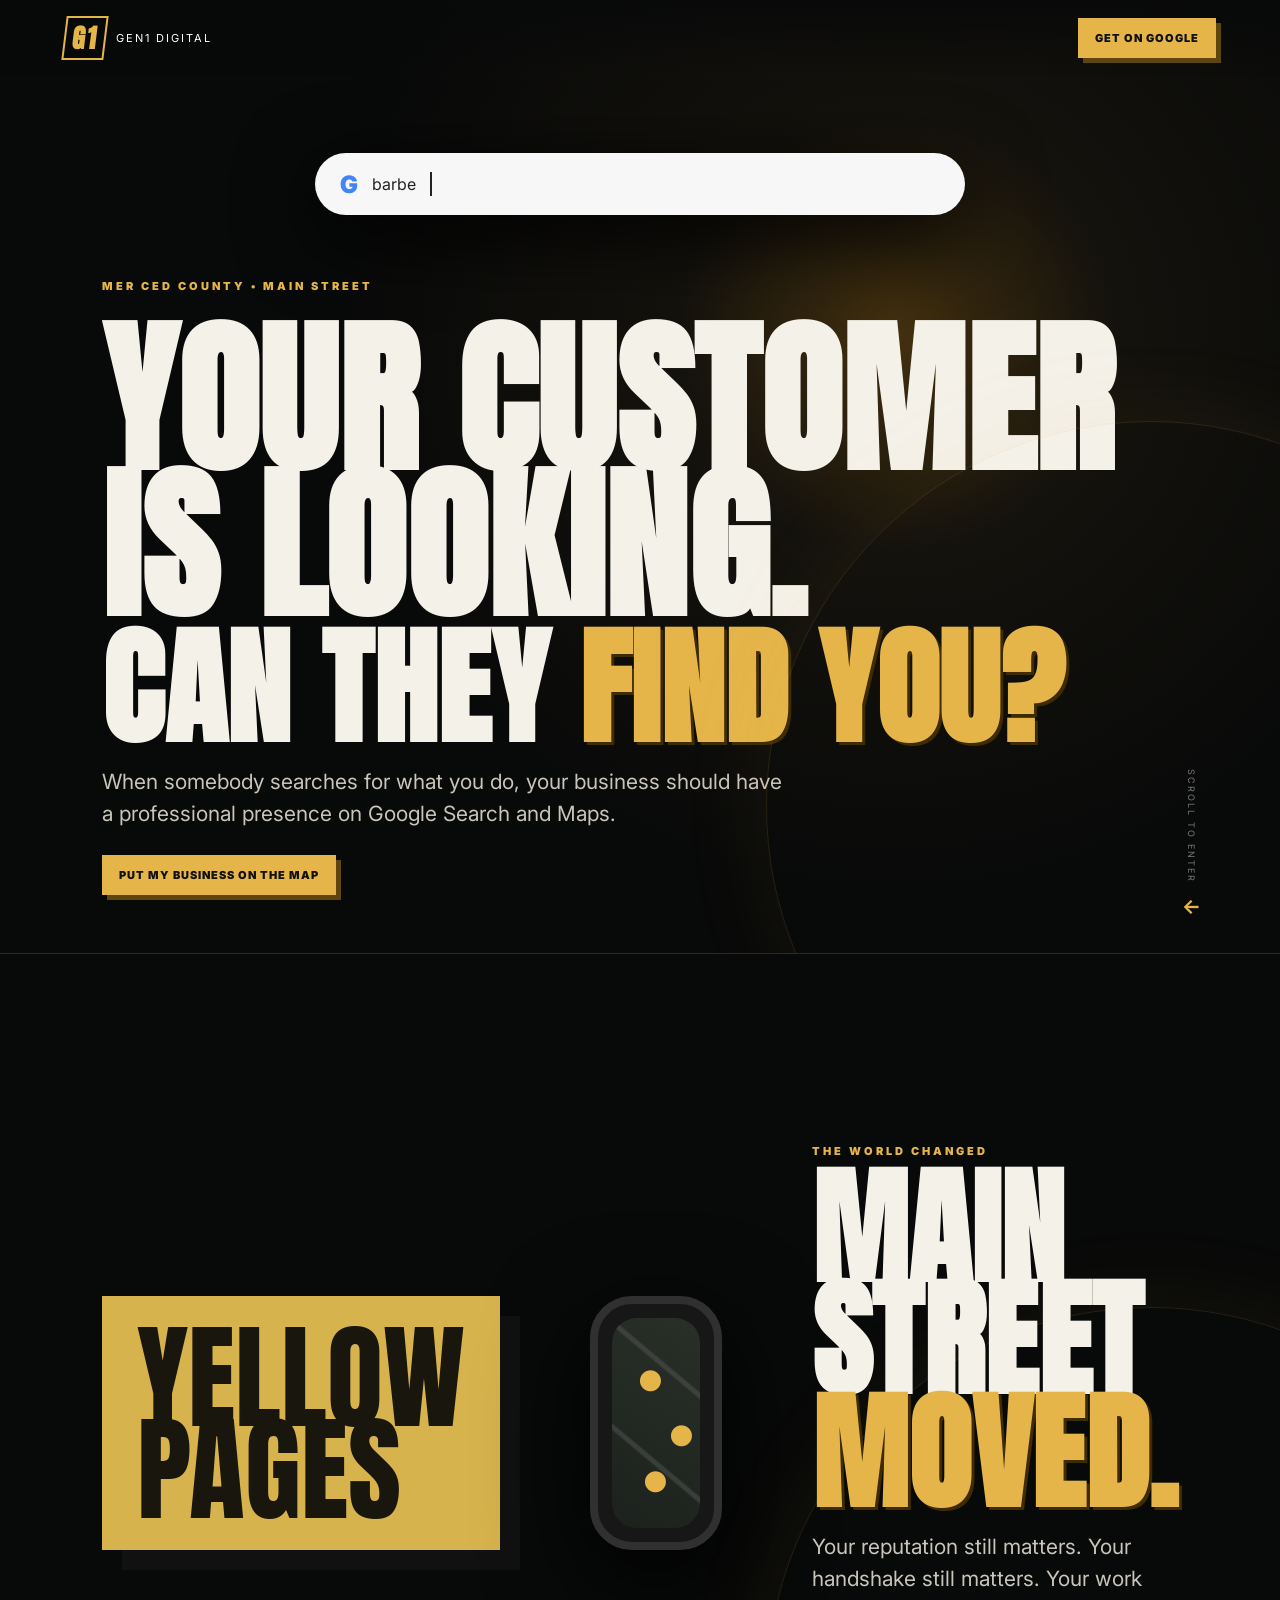
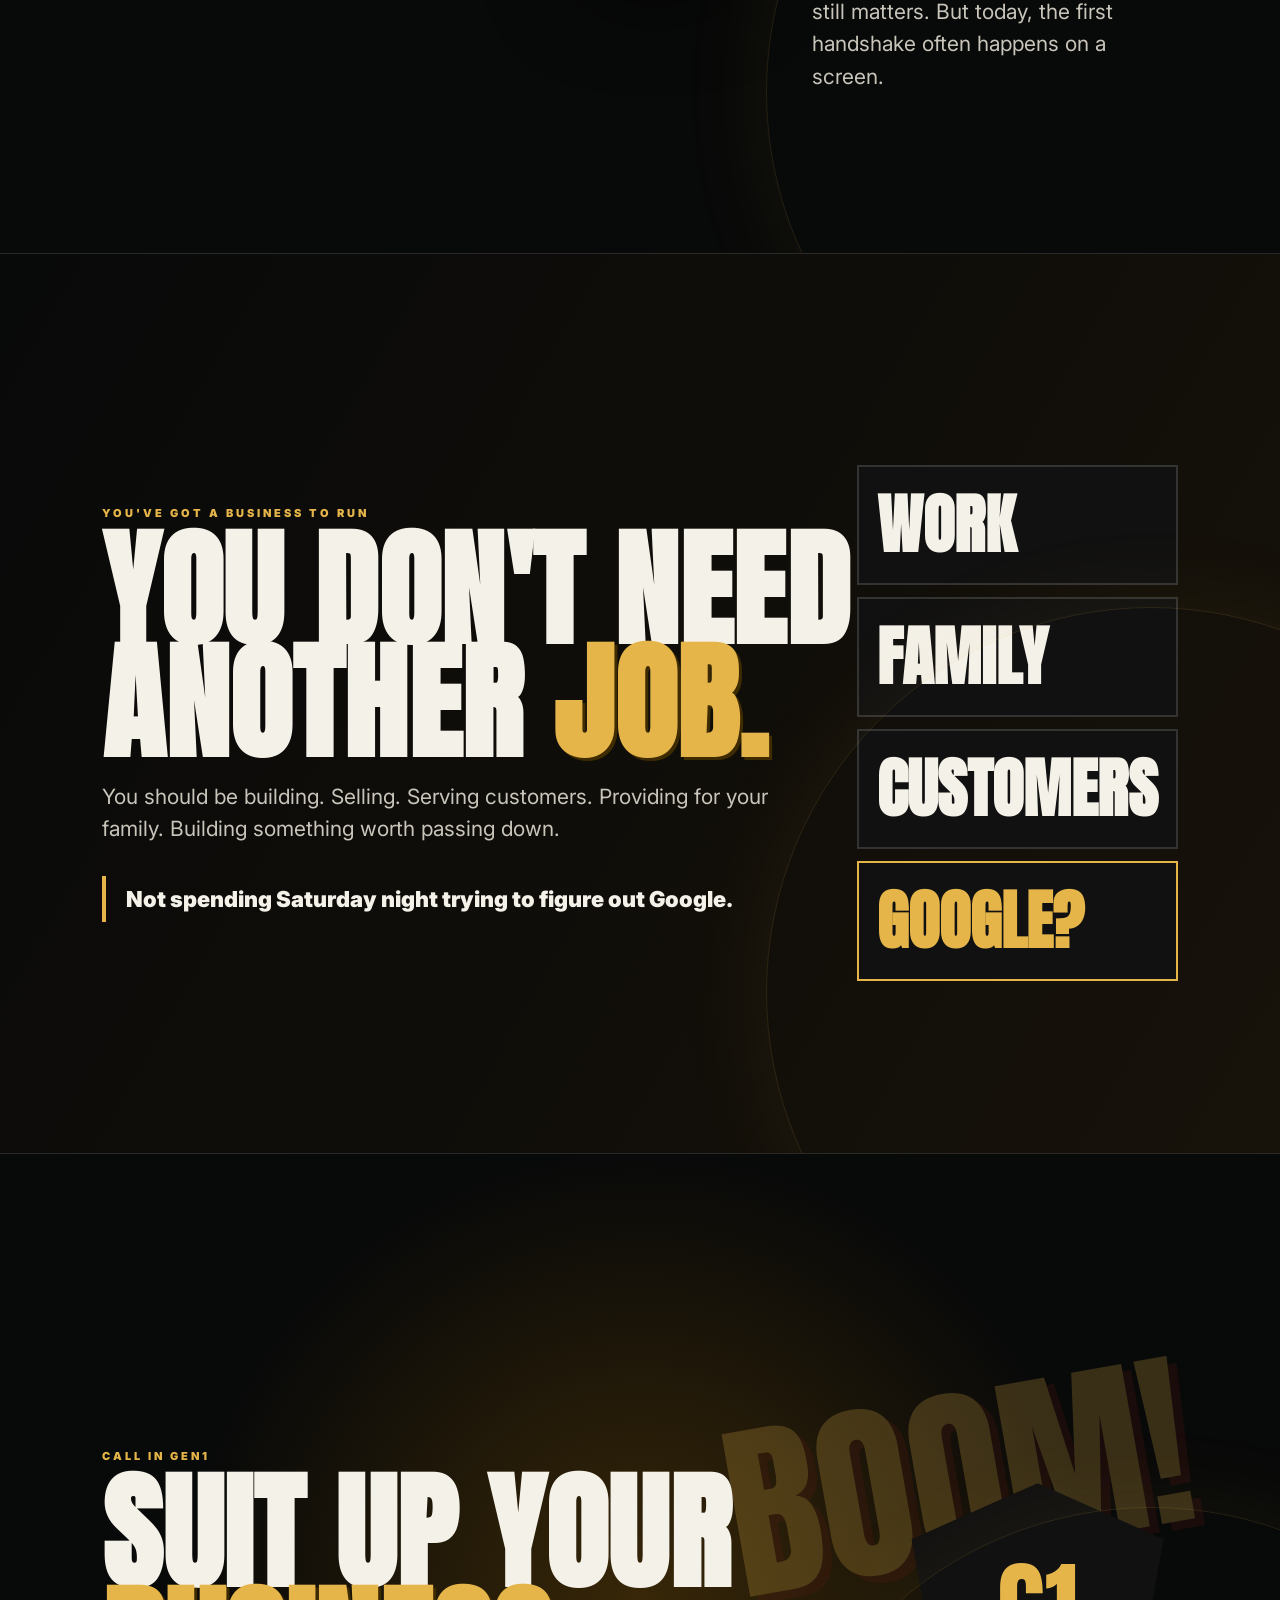
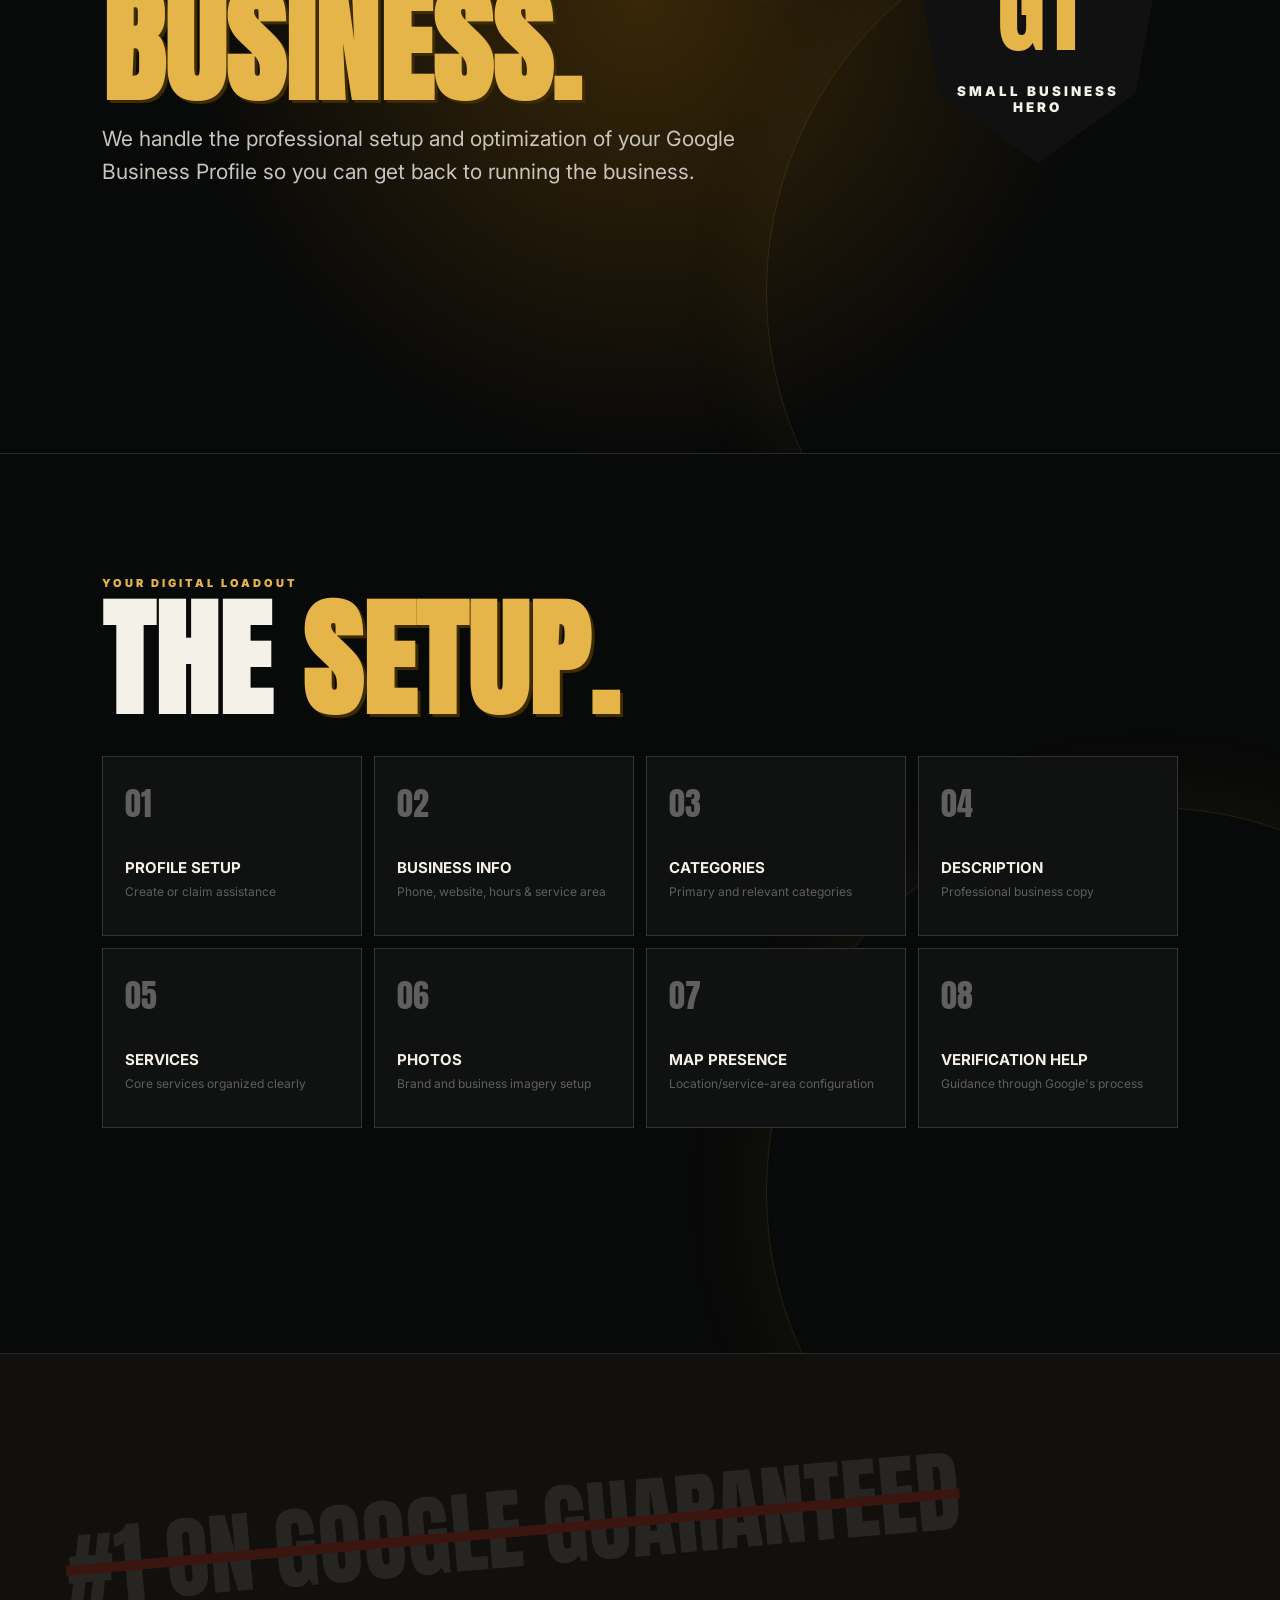
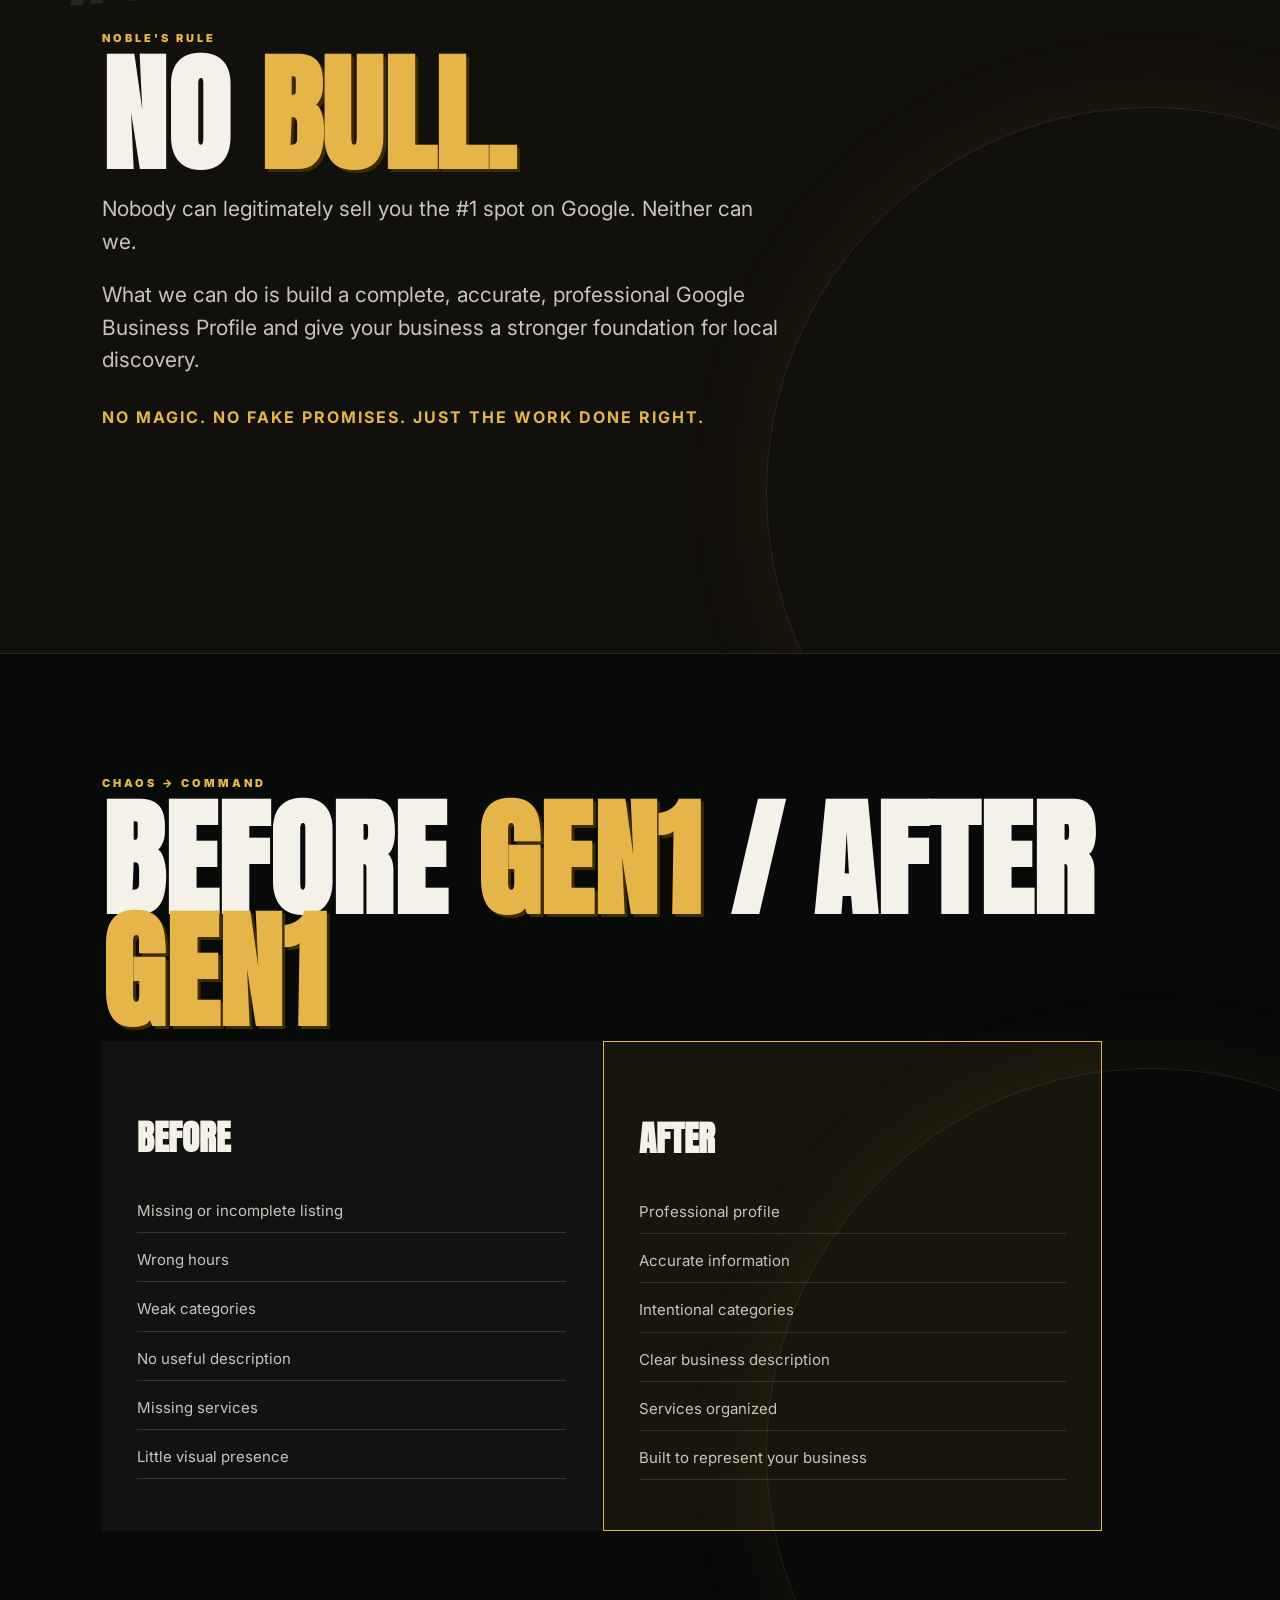
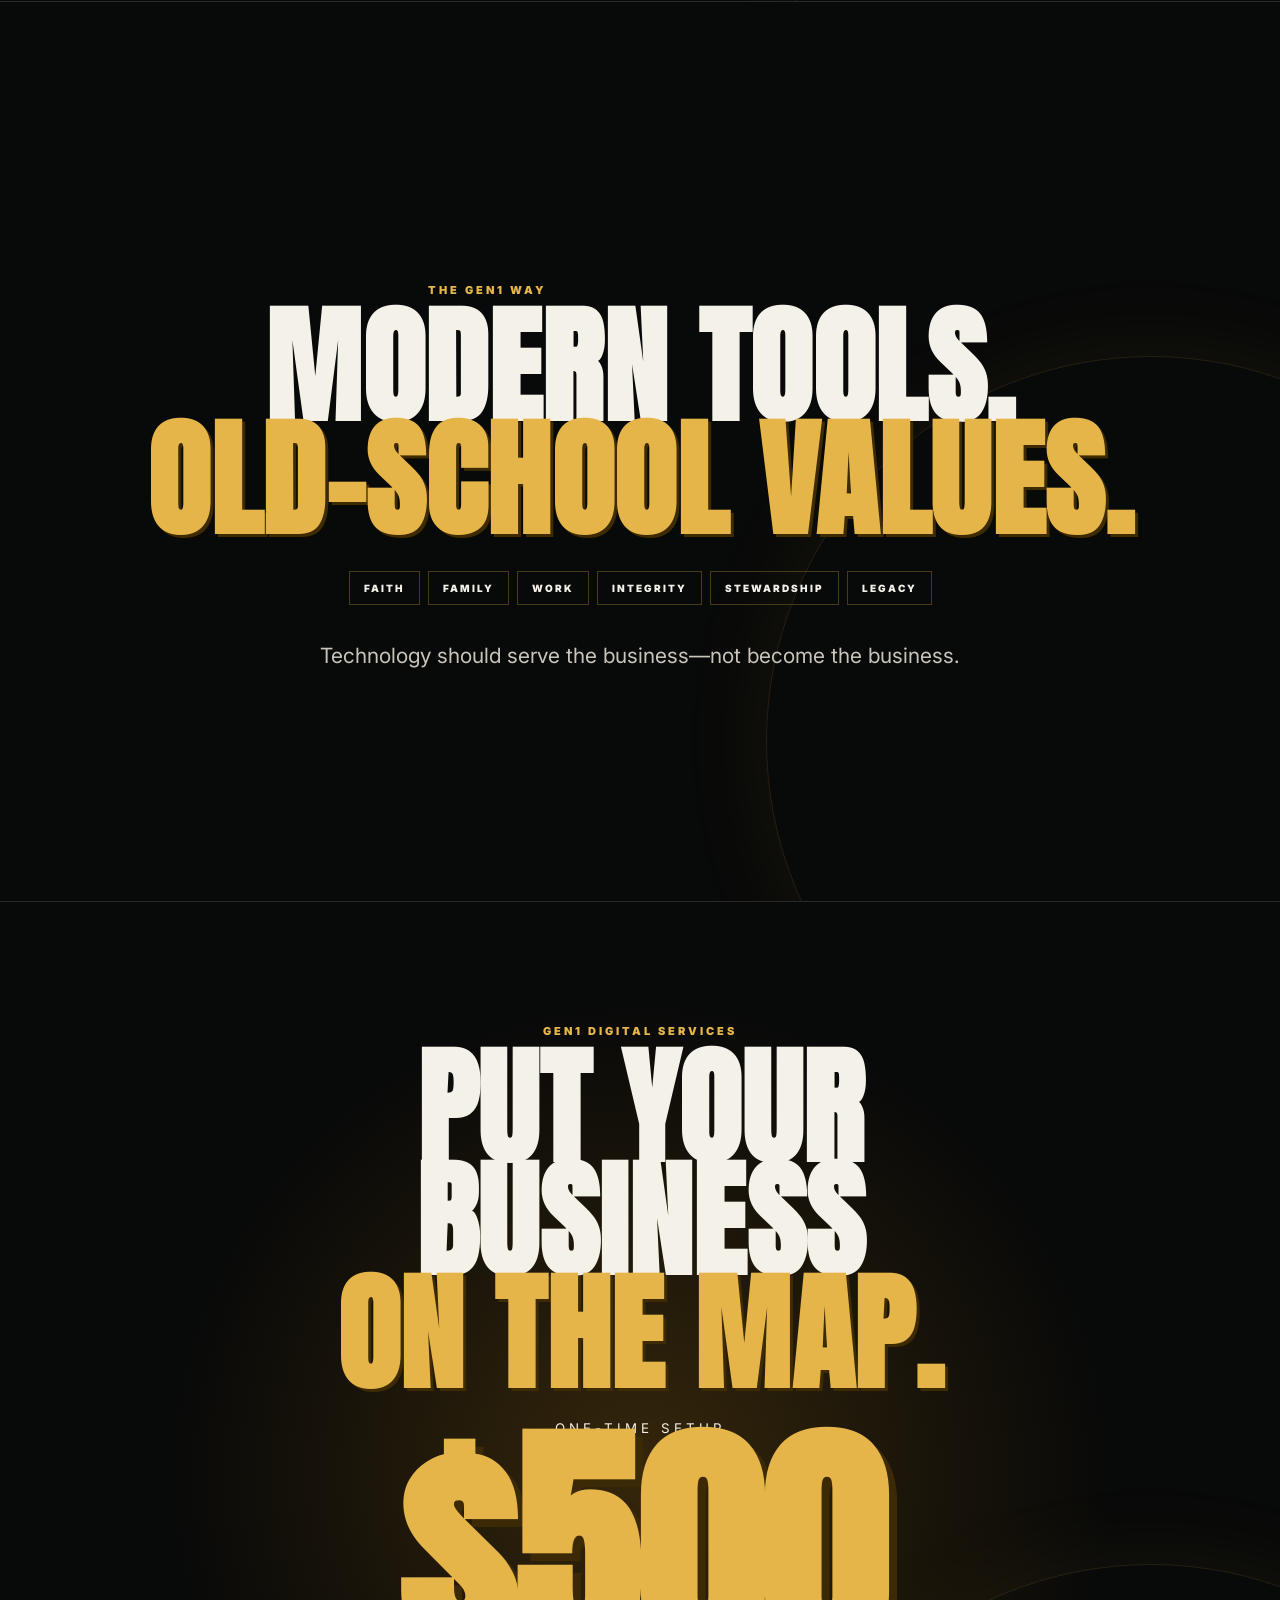
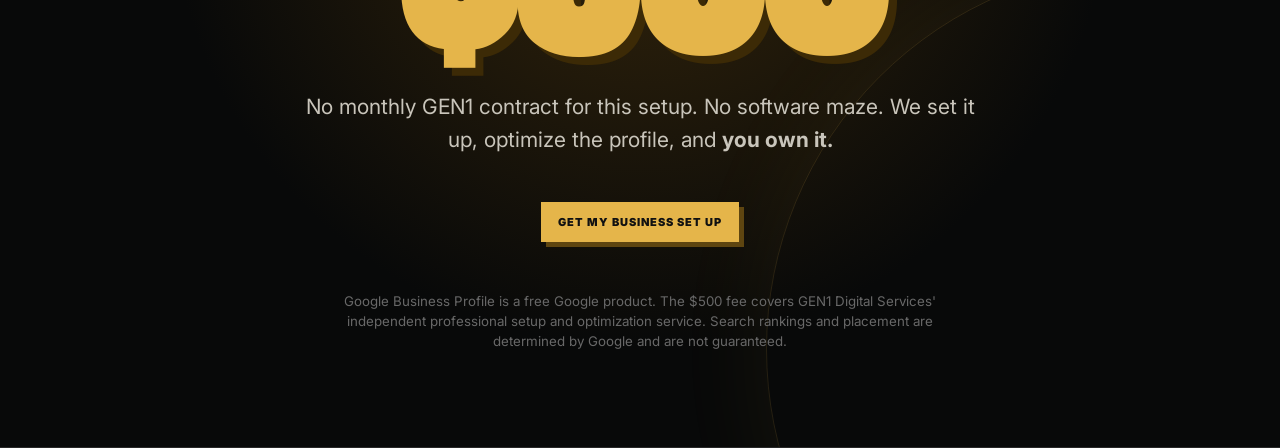
==== index.html @ 4fc340ac "Add files via upload" ====
<!doctype html><html lang="en"><head><meta charset="utf-8"><meta name="viewport" content="width=device-width,initial-scale=1"><title>GEN1 | Put Your Business on the Map</title><meta name="description" content="GEN1 Digital Services Google Business Profile setup for Main Street businesses. One-time $500 professional setup and optimization."><link rel="preconnect" href="https://fonts.googleapis.com"><link rel="preconnect" href="https://fonts.gstatic.com" crossorigin><link href="https://fonts.googleapis.com/css2?family=Anton&family=Inter:wght@400;600;700;800&display=swap" rel="stylesheet"><link rel="stylesheet" href="styles.css"></head><body>
<header><a class="brand" href="#top"><b>G1</b><span>GEN1 DIGITAL</span></a><a class="mini" href="#offer">GET ON GOOGLE</a></header>
<main id="top">
<section class="scene hero"><div class="noise"></div><div class="searchcard"><span class="g">G</span><span id="typed"></span><i></i></div><div class="heroCopy"><p class="kicker">MER CED COUNTY • MAIN STREET</p><h1>YOUR CUSTOMER<br>IS LOOKING.</h1><h2>CAN THEY <em>FIND YOU?</em></h2><p>When somebody searches for what you do, your business should have a professional presence on Google Search and Maps.</p><a class="cta" href="#offer">PUT MY BUSINESS ON THE MAP</a></div><div class="scroll">SCROLL TO ENTER <b>↓</b></div></section>
<section class="scene pages"><div class="old">YELLOW<br>PAGES</div><div class="phone"><div class="map"><span class="pin p1">●</span><span class="pin p2">●</span><span class="pin p3">●</span><div class="roads"></div></div></div><div class="copy"><p class="kicker">THE WORLD CHANGED</p><h2>MAIN STREET<br><em>MOVED.</em></h2><p>Your reputation still matters. Your handshake still matters. Your work still matters. But today, the first handshake often happens on a screen.</p></div></section>
<section class="scene owner"><div class="copy"><p class="kicker">YOU'VE GOT A BUSINESS TO RUN</p><h2>YOU DON'T NEED<br>ANOTHER <em>JOB.</em></h2><p>You should be building. Selling. Serving customers. Providing for your family. Building something worth passing down.</p><blockquote>Not spending Saturday night trying to figure out Google.</blockquote></div><div class="work"><b>WORK</b><b>FAMILY</b><b>CUSTOMERS</b><b>GOOGLE?</b></div></section>
<section class="scene suit"><div class="burst">BOOM!</div><div class="copy"><p class="kicker">CALL IN GEN1</p><h2>SUIT UP YOUR<br><em>BUSINESS.</em></h2><p>We handle the professional setup and optimization of your Google Business Profile so you can get back to running the business.</p></div><div class="shield"><span>G1</span><small>SMALL BUSINESS<br>HERO</small></div></section>
<section class="scene arsenal"><div class="copy"><p class="kicker">YOUR DIGITAL LOADOUT</p><h2>THE <em>SETUP.</em></h2></div><div class="grid"><article>01<b>PROFILE SETUP</b><span>Create or claim assistance</span></article><article>02<b>BUSINESS INFO</b><span>Phone, website, hours & service area</span></article><article>03<b>CATEGORIES</b><span>Primary and relevant categories</span></article><article>04<b>DESCRIPTION</b><span>Professional business copy</span></article><article>05<b>SERVICES</b><span>Core services organized clearly</span></article><article>06<b>PHOTOS</b><span>Brand and business imagery setup</span></article><article>07<b>MAP PRESENCE</b><span>Location/service-area configuration</span></article><article>08<b>VERIFICATION HELP</b><span>Guidance through Google's process</span></article></div></section>
<section class="scene nobull"><div class="slash">#1 ON GOOGLE GUARANTEED</div><div class="copy"><p class="kicker">NOBLE'S RULE</p><h2>NO <em>BULL.</em></h2><p>Nobody can legitimately sell you the #1 spot on Google. Neither can we.</p><p>What we can do is build a complete, accurate, professional Google Business Profile and give your business a stronger foundation for local discovery.</p><strong>NO MAGIC. NO FAKE PROMISES. JUST THE WORK DONE RIGHT.</strong></div></section>
<section class="scene compare"><p class="kicker">CHAOS → COMMAND</p><h2>BEFORE <em>GEN1</em> / AFTER <em>GEN1</em></h2><div class="halves"><div><h3>BEFORE</h3><p>Missing or incomplete listing</p><p>Wrong hours</p><p>Weak categories</p><p>No useful description</p><p>Missing services</p><p>Little visual presence</p></div><div class="after"><h3>AFTER</h3><p>Professional profile</p><p>Accurate information</p><p>Intentional categories</p><p>Clear business description</p><p>Services organized</p><p>Built to represent your business</p></div></div></section>
<section class="scene values"><div class="copy"><p class="kicker">THE GEN1 WAY</p><h2>MODERN TOOLS.<br><em>OLD-SCHOOL VALUES.</em></h2><div class="valuesRow"><span>FAITH</span><span>FAMILY</span><span>WORK</span><span>INTEGRITY</span><span>STEWARDSHIP</span><span>LEGACY</span></div><p>Technology should serve the business—not become the business.</p></div></section>
<section class="scene offer" id="offer"><div class="mapbg"></div><div class="offerbox"><p class="kicker">GEN1 DIGITAL SERVICES</p><h2>PUT YOUR BUSINESS<br><em>ON THE MAP.</em></h2><div class="price"><small>ONE-TIME SETUP</small><b>$500</b></div><p>No monthly GEN1 contract for this setup. No software maze. We set it up, optimize the profile, and <strong>you own it.</strong></p><a class="cta" href="mailto:hello@gen1digitalservices.com?subject=Google%20Business%20Profile%20Setup">GET MY BUSINESS SET UP</a><small class="legal">Google Business Profile is a free Google product. The $500 fee covers GEN1 Digital Services' independent professional setup and optimization service. Search rankings and placement are determined by Google and are not guaranteed.</small></div></section>
</main><script src="script.js"></script></body></html>
---- styles.css ----
*{box-sizing:border-box}html{scroll-behavior:smooth}body{margin:0;background:#080909;color:#f4f1e9;font-family:Inter,Arial,sans-serif;overflow-x:hidden}body:before{content:"";position:fixed;inset:0;pointer-events:none;opacity:.18;background-image:radial-gradient(#fff 0.6px,transparent .7px);background-size:6px 6px;mix-blend-mode:overlay;z-index:50}header{position:fixed;z-index:60;top:0;left:0;right:0;display:flex;justify-content:space-between;align-items:center;padding:16px 5vw;background:linear-gradient(#080909e8,transparent)}.brand{color:white;text-decoration:none;display:flex;align-items:center;gap:10px;font-size:11px;letter-spacing:2px}.brand b{font-family:Anton;font-size:26px;color:#e5b54a;border:2px solid #e5b54a;padding:0 6px;transform:skew(-7deg)}.mini,.cta{background:#e5b54a;color:#111;text-decoration:none;font-weight:900;padding:13px 17px;font-size:11px;letter-spacing:1px;box-shadow:5px 5px 0 #5e4510}.scene{min-height:100svh;position:relative;padding:110px 8vw 70px;display:flex;align-items:center;overflow:hidden;border-bottom:1px solid #292929}.scene:after{content:"";position:absolute;inset:auto -20% -25% auto;width:60vw;height:60vw;border:1px solid #e5b54a22;border-radius:50%;box-shadow:0 0 100px #e5b54a12}.copy{position:relative;z-index:2;max-width:760px}.kicker{color:#e5b54a;font-weight:900;letter-spacing:3px;font-size:11px}h1,h2{font-family:Anton,Impact,sans-serif;letter-spacing:.5px;line-height:.88;margin:12px 0;text-transform:uppercase}h1{font-size:clamp(64px,13vw,170px)}h2{font-size:clamp(54px,10vw,135px)}em{font-style:normal;color:#e5b54a;text-shadow:3px 3px 0 #3e2b00}p{font-size:clamp(16px,2vw,21px);line-height:1.55;color:#c9c5bb;max-width:680px}.hero{display:block;padding-top:17vh;background:radial-gradient(circle at 70% 35%,#43300f 0,#14120d 20%,#080909 52%)}.searchcard{margin:0 auto 7vh;max-width:650px;height:62px;background:#f7f7f7;color:#222;border-radius:35px;display:flex;align-items:center;padding:0 25px;gap:14px;box-shadow:0 20px 80px #000}.searchcard .g{font-weight:900;color:#4285f4;font-size:24px}.searchcard i{width:2px;height:24px;background:#222;animation:blink .8s infinite}.heroCopy{max-width:1050px}.heroCopy p{margin-bottom:32px}.scroll{position:absolute;right:6vw;bottom:35px;font-size:9px;letter-spacing:2px;writing-mode:vertical-rl;color:#777}.scroll b{color:#e5b54a;font-size:20px;margin-top:10px}.pages{gap:7vw}.old{font-family:Anton;font-size:clamp(50px,9vw,120px);line-height:.8;color:#19160d;background:#d7b34d;padding:35px;transform:rotate(-8deg);box-shadow:20px 20px 0 #111}.phone{width:min(290px,35vw);aspect-ratio:.52;background:#171717;border:8px solid #303030;border-radius:42px;padding:14px;transform:rotate(8deg);box-shadow:0 30px 100px #000}.map{height:100%;border-radius:25px;background:linear-gradient(30deg,#1c211d,#293028);position:relative;overflow:hidden}.roads{position:absolute;inset:-20%;background:repeating-linear-gradient(40deg,transparent 0 38px,#555 40px 43px,transparent 45px 80px);opacity:.5}.pin{position:absolute;color:#e5b54a;font-size:28px;z-index:2}.p1{top:22%;left:30%}.p2{top:48%;left:65%}.p3{top:70%;left:35%}.owner{background:linear-gradient(120deg,#080909,#17120a)}blockquote{border-left:4px solid #e5b54a;margin:30px 0;padding:10px 20px;font-weight:900;font-size:22px}.work{margin-left:auto;display:grid;gap:12px;transform:rotate(4deg)}.work b{font-family:Anton;font-size:clamp(35px,5vw,70px);padding:10px 18px;border:2px solid #333;background:#111}.work b:last-child{color:#e5b54a;border-color:#e5b54a}.suit{background:radial-gradient(circle,#382708,#080909 58%)}.burst{position:absolute;right:7vw;top:20%;font-family:Anton;font-size:clamp(70px,15vw,210px);color:#e5b54a;transform:rotate(-10deg);text-shadow:8px 8px #5b1a12;opacity:.22}.shield{margin-left:auto;width:280px;aspect-ratio:1;background:#111;clip-path:polygon(50% 0,95% 20%,85% 75%,50% 100%,15% 75%,5% 20%);display:flex;flex-direction:column;align-items:center;justify-content:center;border:none;filter:drop-shadow(0 0 35px #e5b54a55)}.shield span{font-family:Anton;font-size:100px;color:#e5b54a}.shield small{font-weight:900;text-align:center;letter-spacing:3px}.arsenal{display:block}.arsenal .copy{margin-bottom:40px}.grid{display:grid;grid-template-columns:repeat(4,1fr);gap:12px;position:relative;z-index:2}.grid article{min-height:180px;background:#101111;border:1px solid #333;padding:22px;color:#5f5f5f;font-family:Anton;font-size:32px;transition:.3s}.grid article:hover{transform:translateY(-6px);border-color:#e5b54a}.grid b,.grid span{display:block;font-family:Inter}.grid b{color:#f5f0e4;font-size:15px;margin:30px 0 7px}.grid span{font-size:12px;line-height:1.4}.nobull{background:#12100c}.slash{position:absolute;top:12%;left:5%;font-family:Anton;font-size:clamp(38px,7vw,100px);color:#666;text-decoration:line-through;text-decoration-color:#b6291e;text-decoration-thickness:10px;transform:rotate(-5deg);opacity:.25}.nobull strong{display:block;margin-top:30px;color:#e5b54a;letter-spacing:2px}.compare{display:block}.compare>h2{max-width:1100px}.halves{display:grid;grid-template-columns:1fr 1fr;gap:2px;max-width:1000px}.halves>div{background:#121212;padding:35px}.halves .after{background:#18150c;border:1px solid #e5b54a}.halves h3{font-family:Anton;font-size:35px}.halves p{font-size:15px;border-bottom:1px solid #333;padding-bottom:10px}.values{text-align:center;justify-content:center}.values .copy{max-width:1100px}.valuesRow{display:flex;flex-wrap:wrap;justify-content:center;gap:8px;margin:35px 0}.valuesRow span{border:1px solid #4b3a16;padding:10px 14px;font-size:10px;font-weight:900;letter-spacing:2px}.values .copy>p:last-child{margin:auto}.offer{justify-content:center;text-align:center;background:radial-gradient(circle,#35260b,#080909 55%)}.offerbox{position:relative;z-index:2;max-width:900px}.offerbox p{margin-left:auto;margin-right:auto}.price{margin:30px auto;display:flex;flex-direction:column}.price small{letter-spacing:4px}.price b{font-family:Anton;font-size:clamp(100px,20vw,250px);line-height:.9;color:#e5b54a;text-shadow:8px 8px #3c2a06}.offer .cta{display:inline-block;margin:25px}.legal{display:block;color:#686868;max-width:650px;margin:25px auto;line-height:1.5}.reveal{opacity:0;transform:translateY(45px);transition:.8s}.reveal.on{opacity:1;transform:none}@keyframes blink{50%{opacity:0}}@media(max-width:800px){header{padding:12px 4vw}.brand span{display:none}.scene{padding:95px 6vw 55px;min-height:100svh;align-items:center}.hero{padding-top:16vh}.searchcard{height:52px;margin-bottom:9vh}.pages{display:grid;grid-template-columns:1fr 1fr;align-content:center}.pages .copy{grid-column:1/-1}.old{padding:18px}.phone{width:140px;justify-self:end}.owner,.suit{display:block}.work{margin:45px 0 0}.shield{width:210px;margin:45px auto 0}.grid{grid-template-columns:1fr 1fr}.grid article{min-height:150px;padding:16px}.grid b{margin-top:18px}.halves{grid-template-columns:1fr}.mini{padding:10px;font-size:9px}.valuesRow{gap:5px}.price{margin:20px auto}.offer .cta{margin:20px 0}.cta{display:inline-block}.burst{top:8%}}
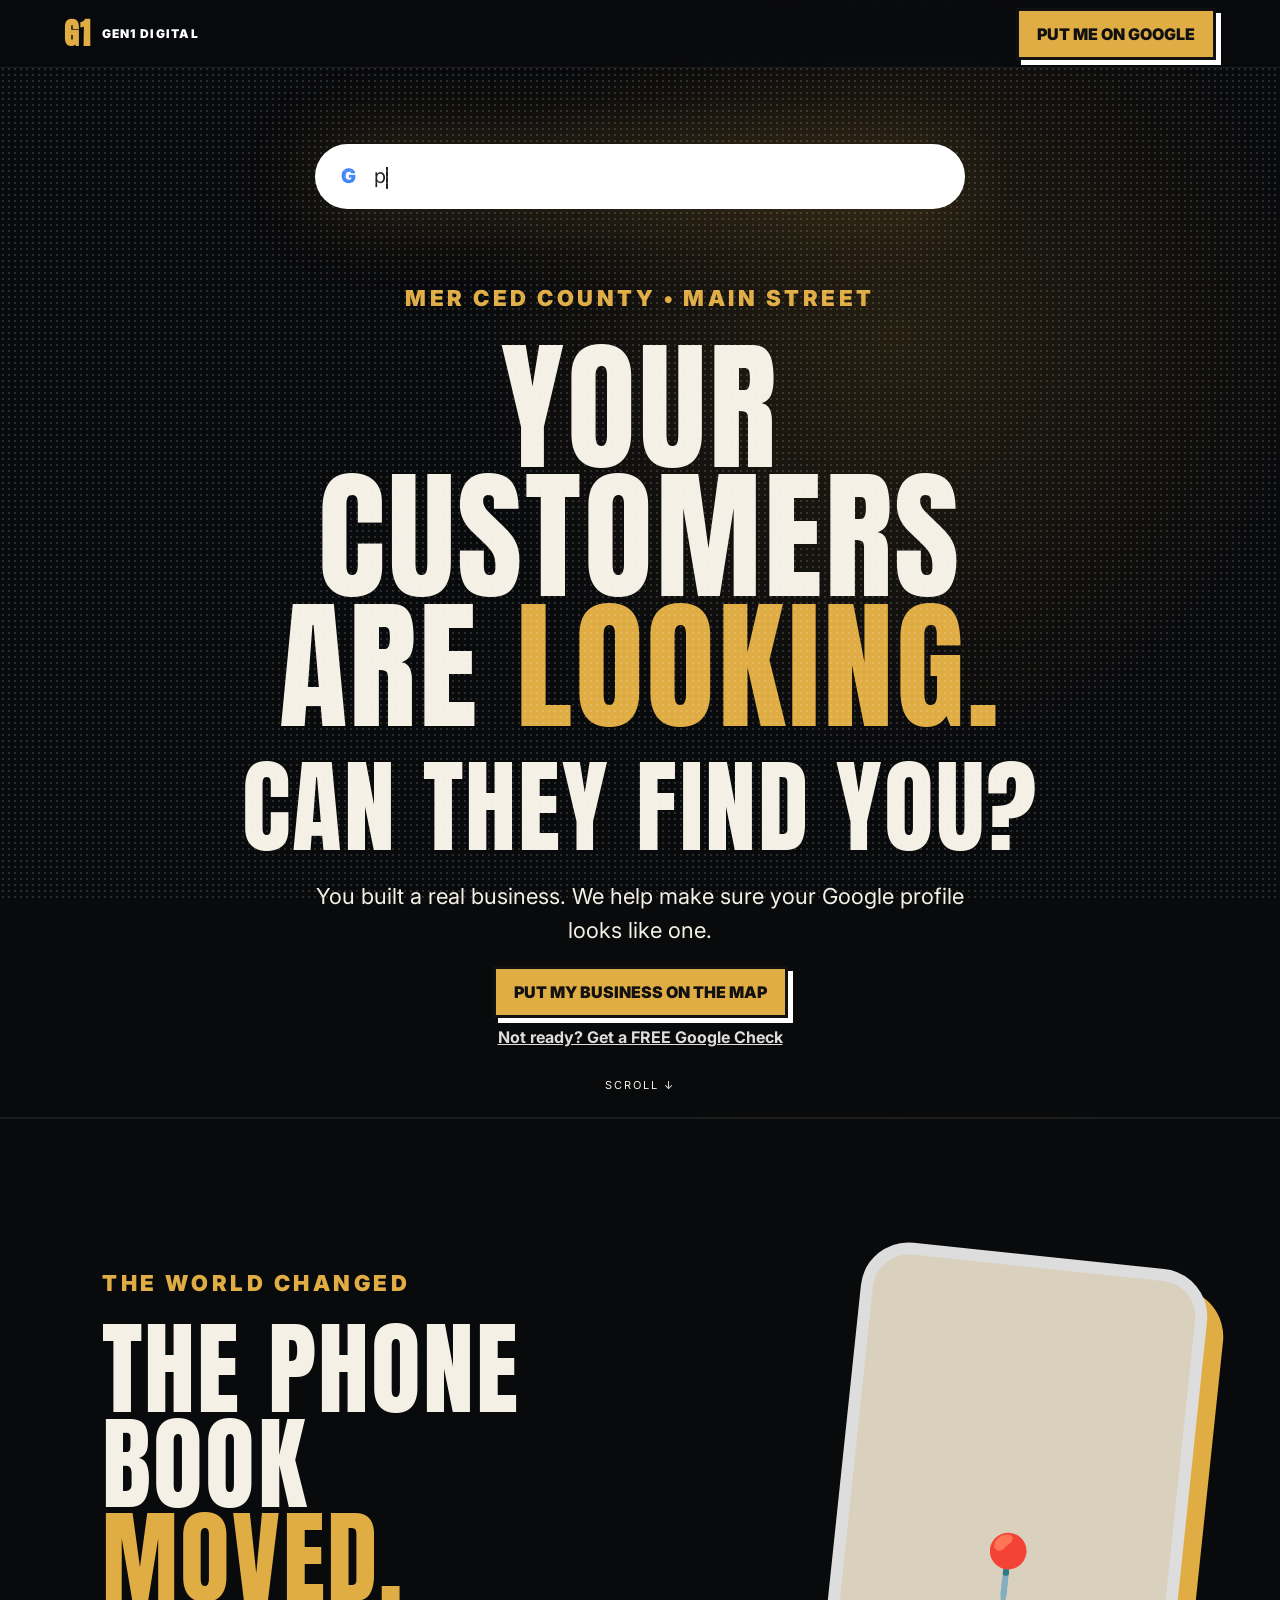
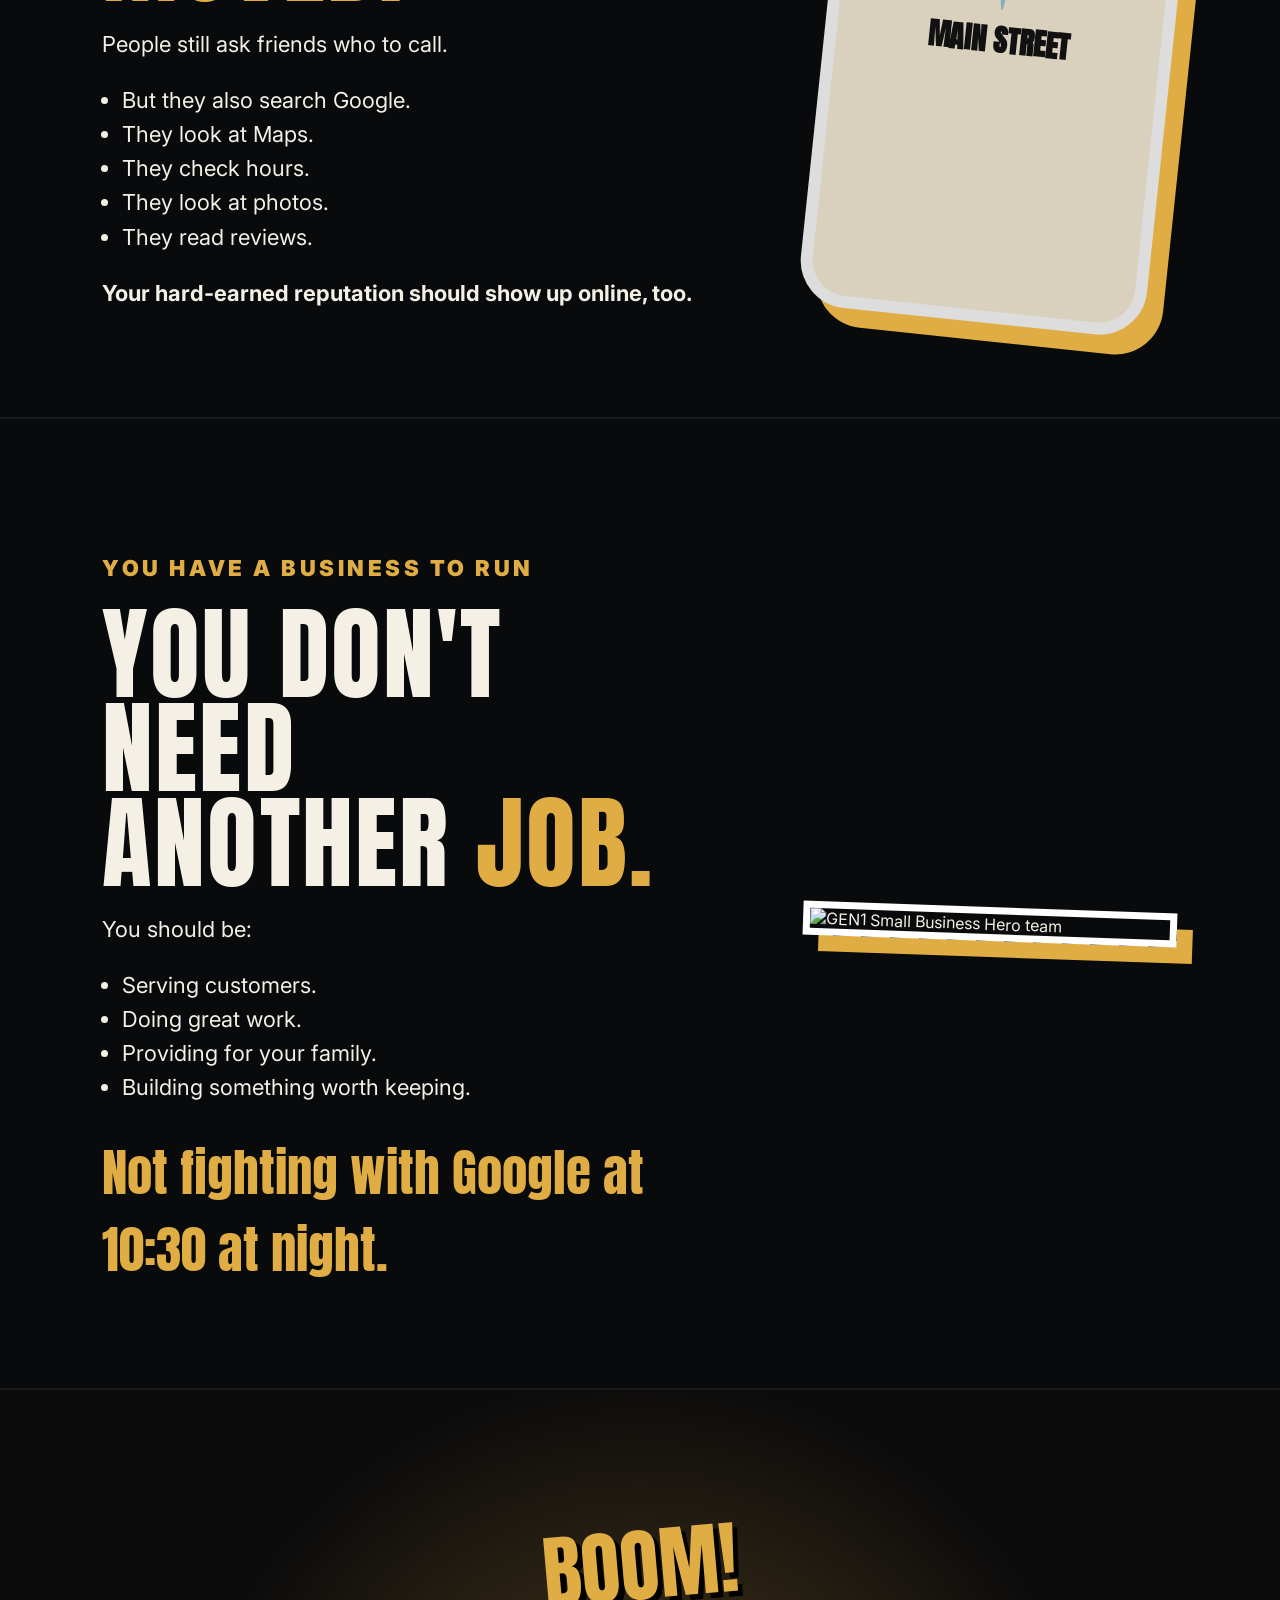
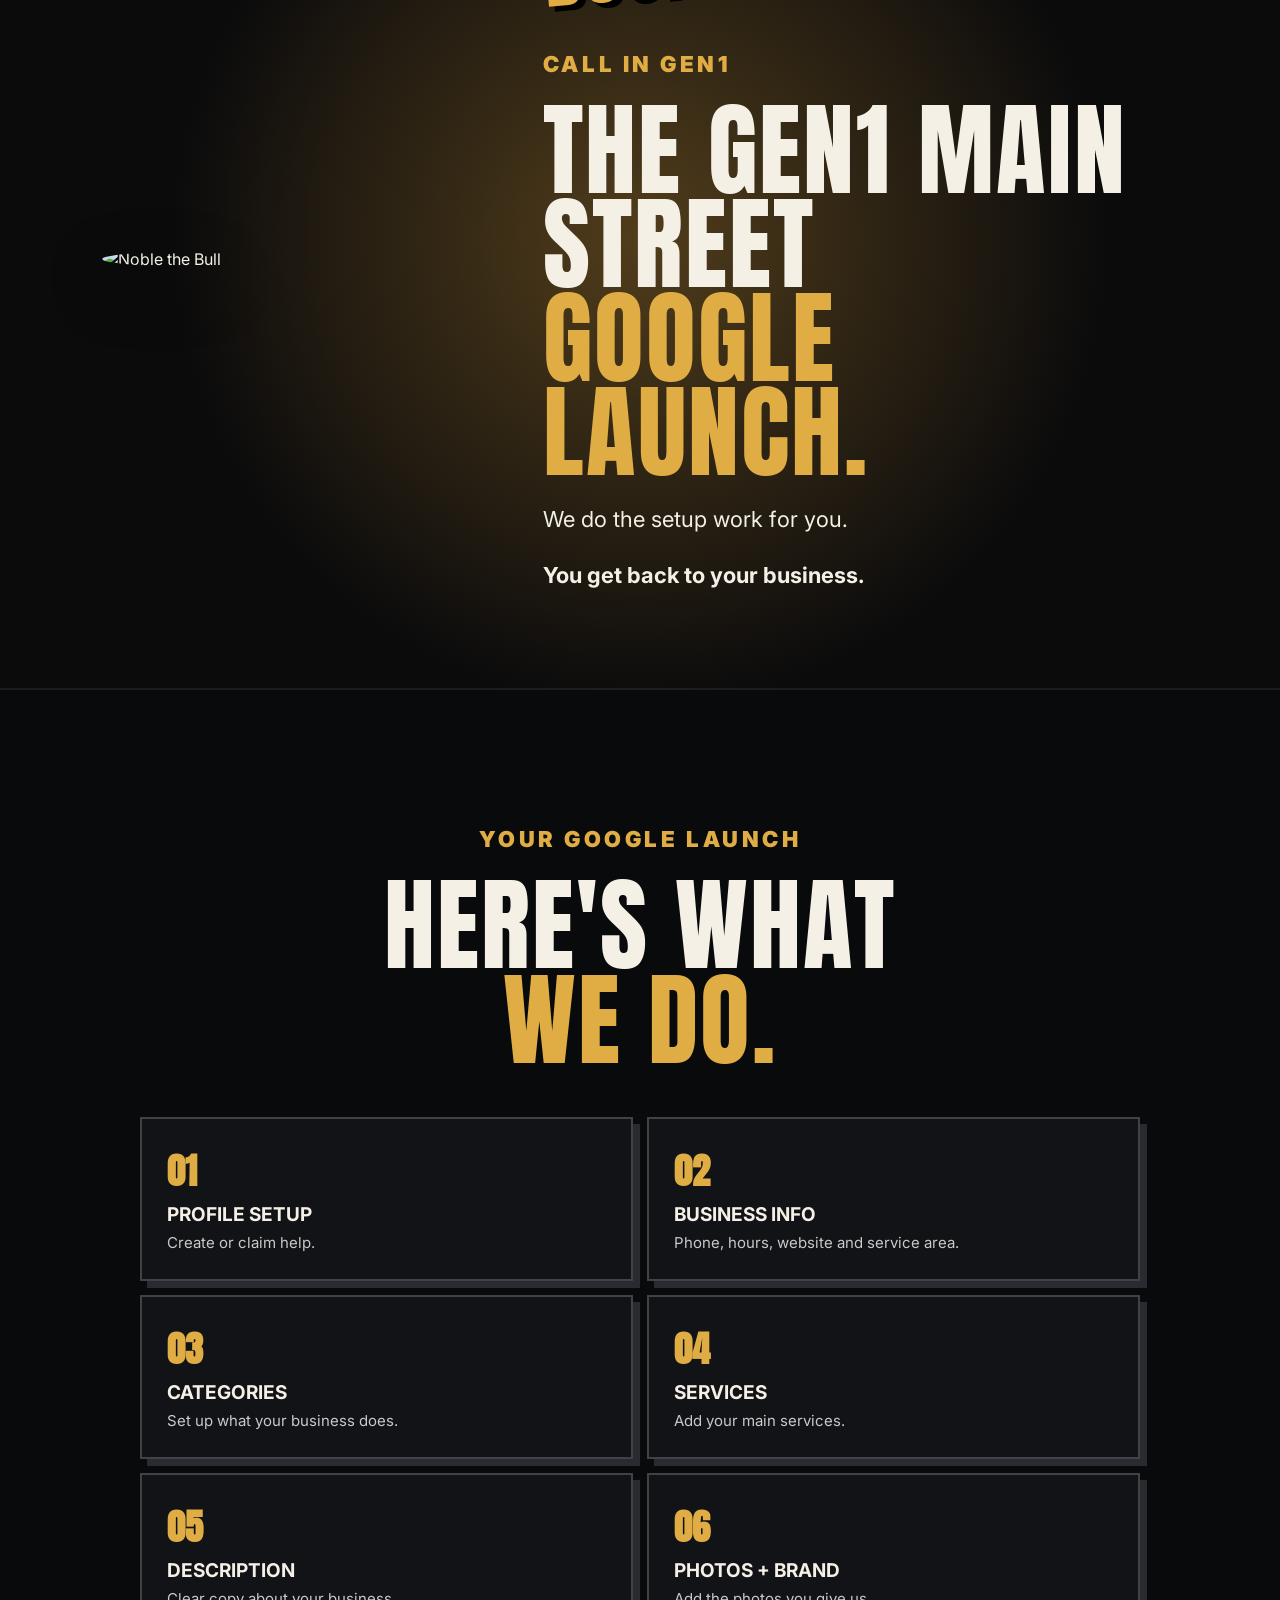
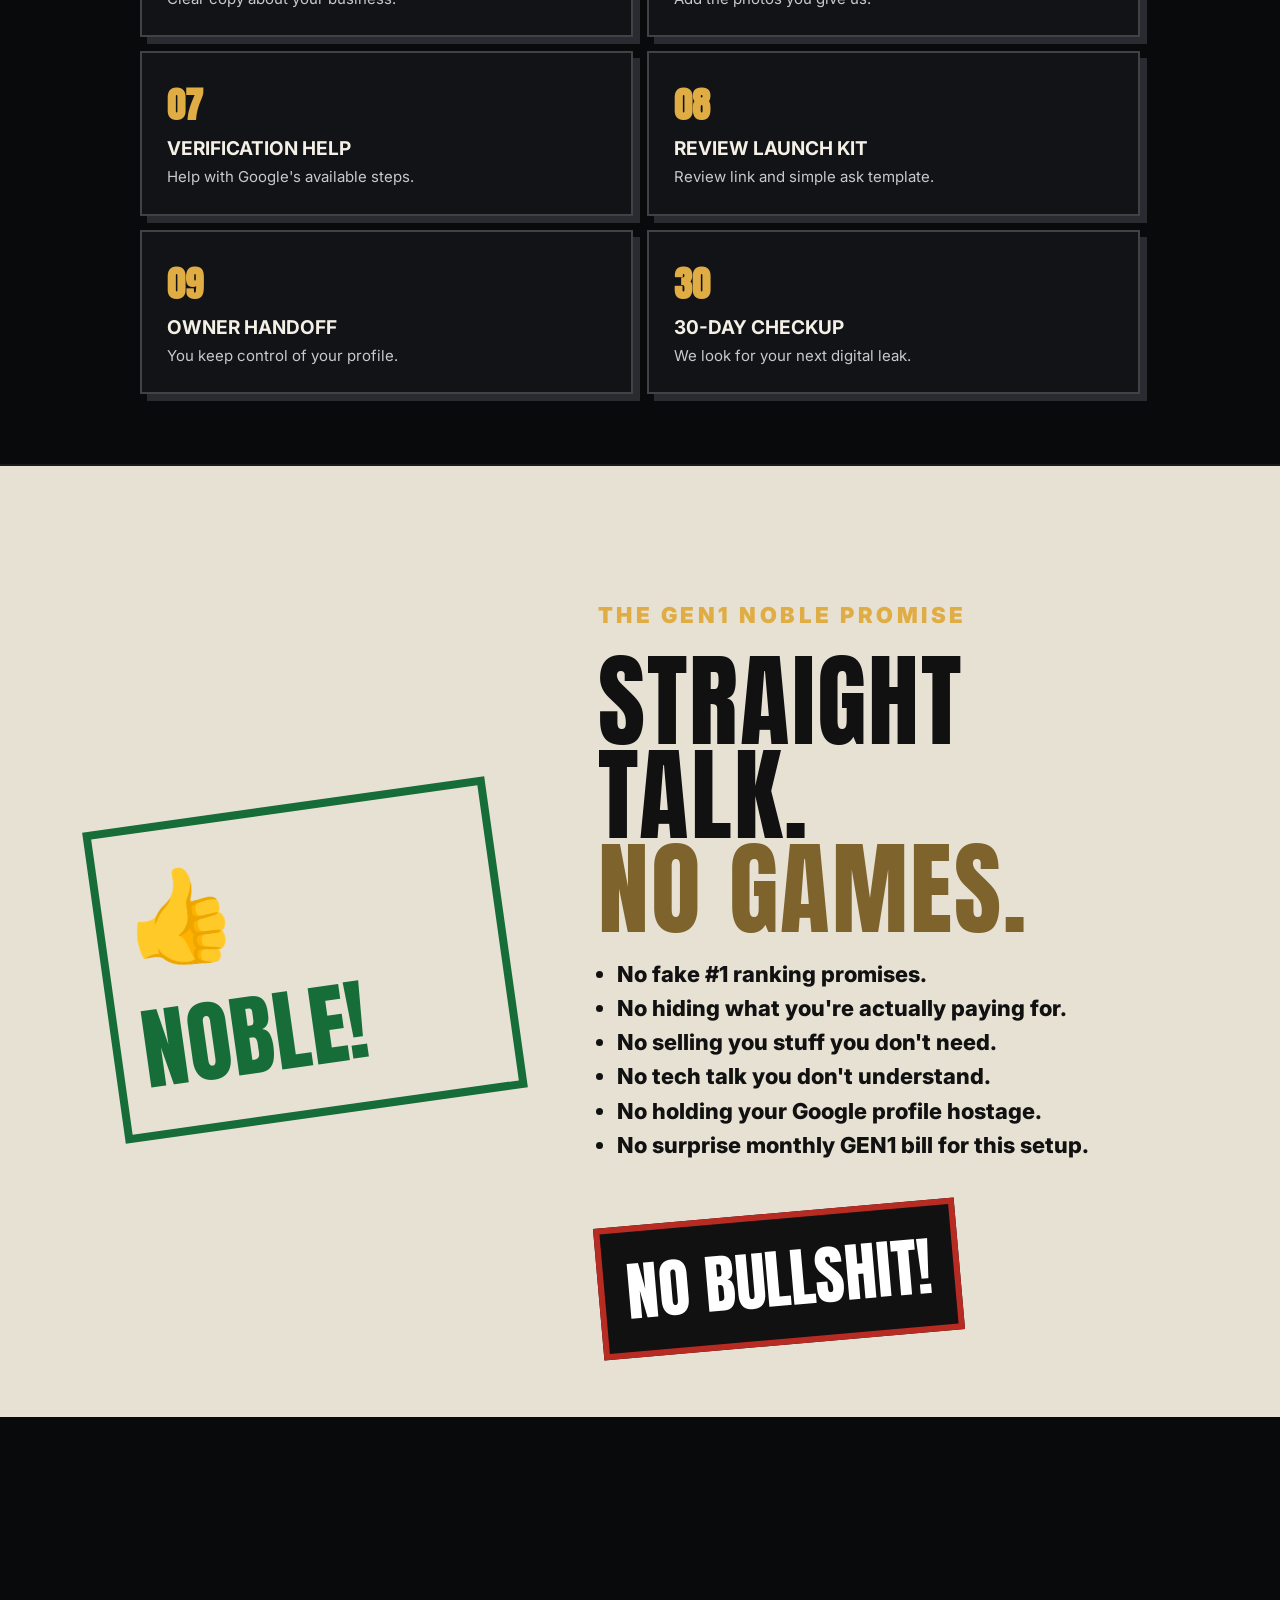
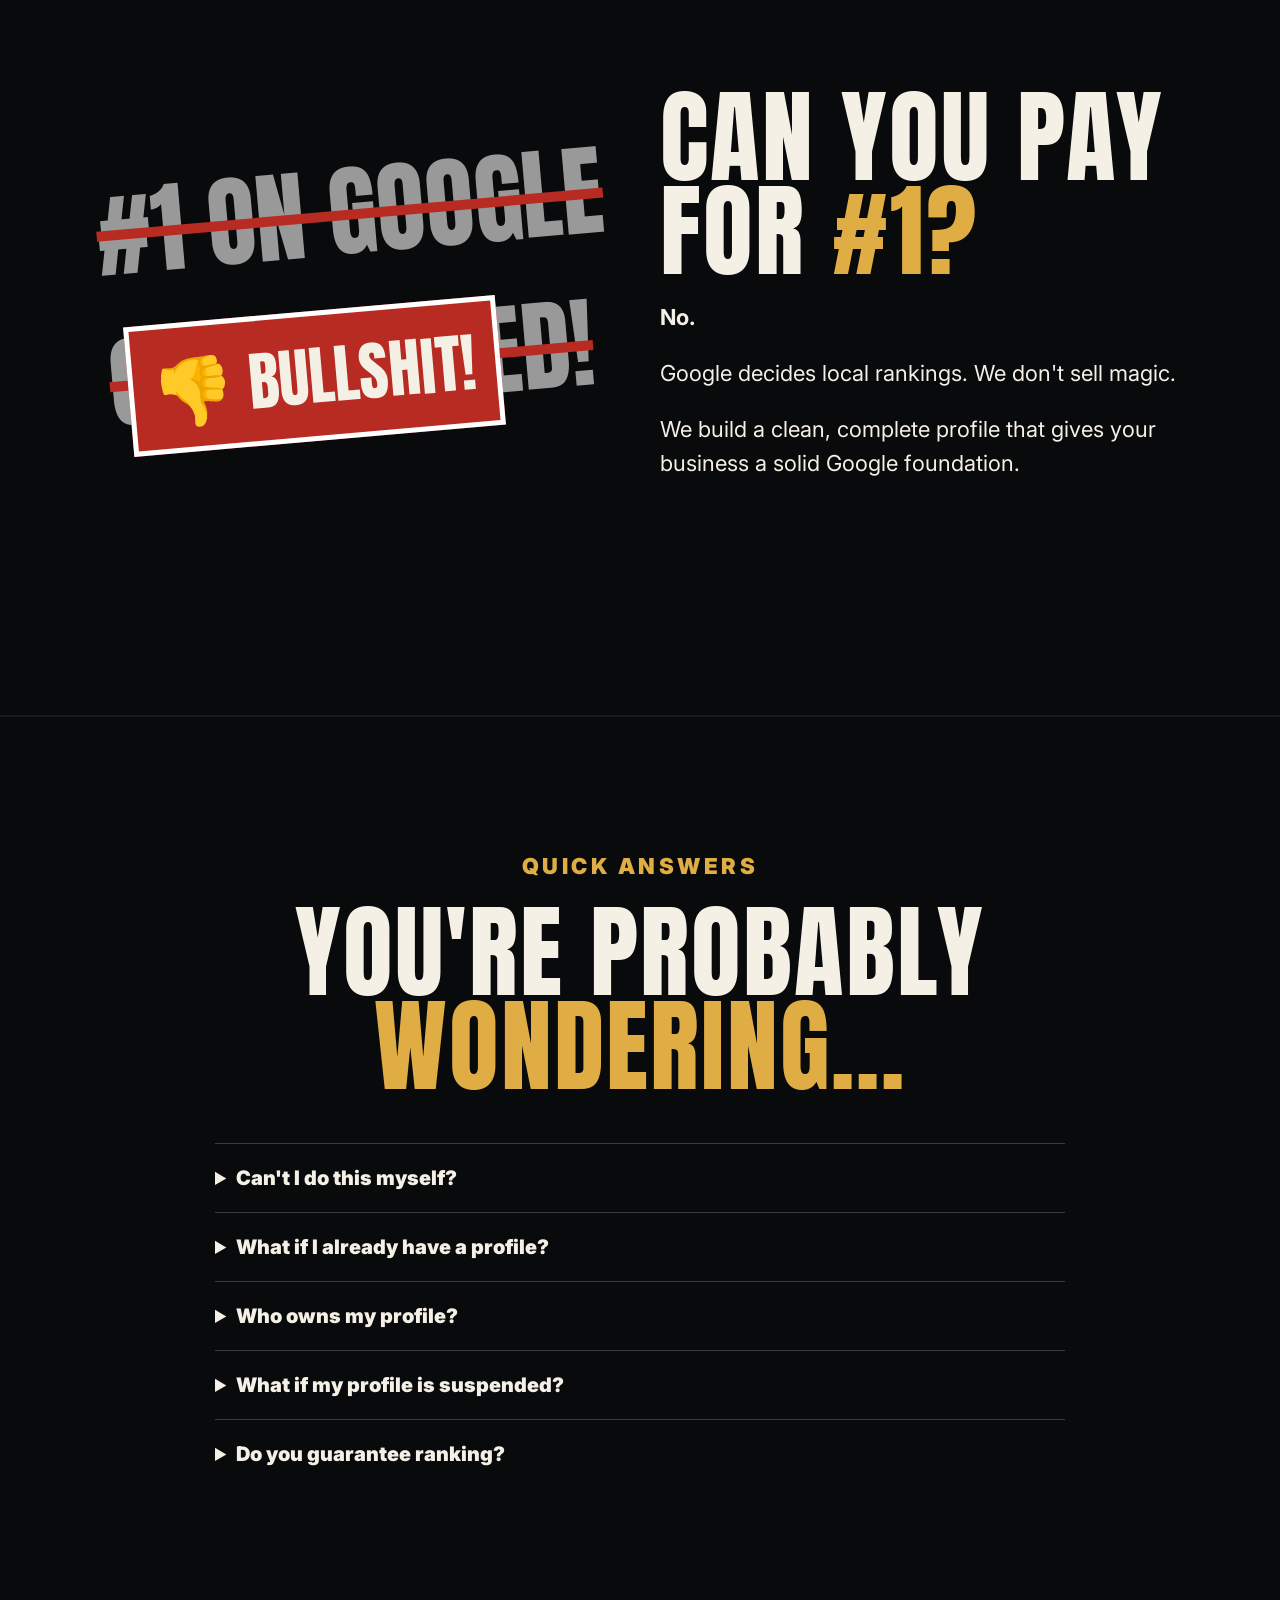
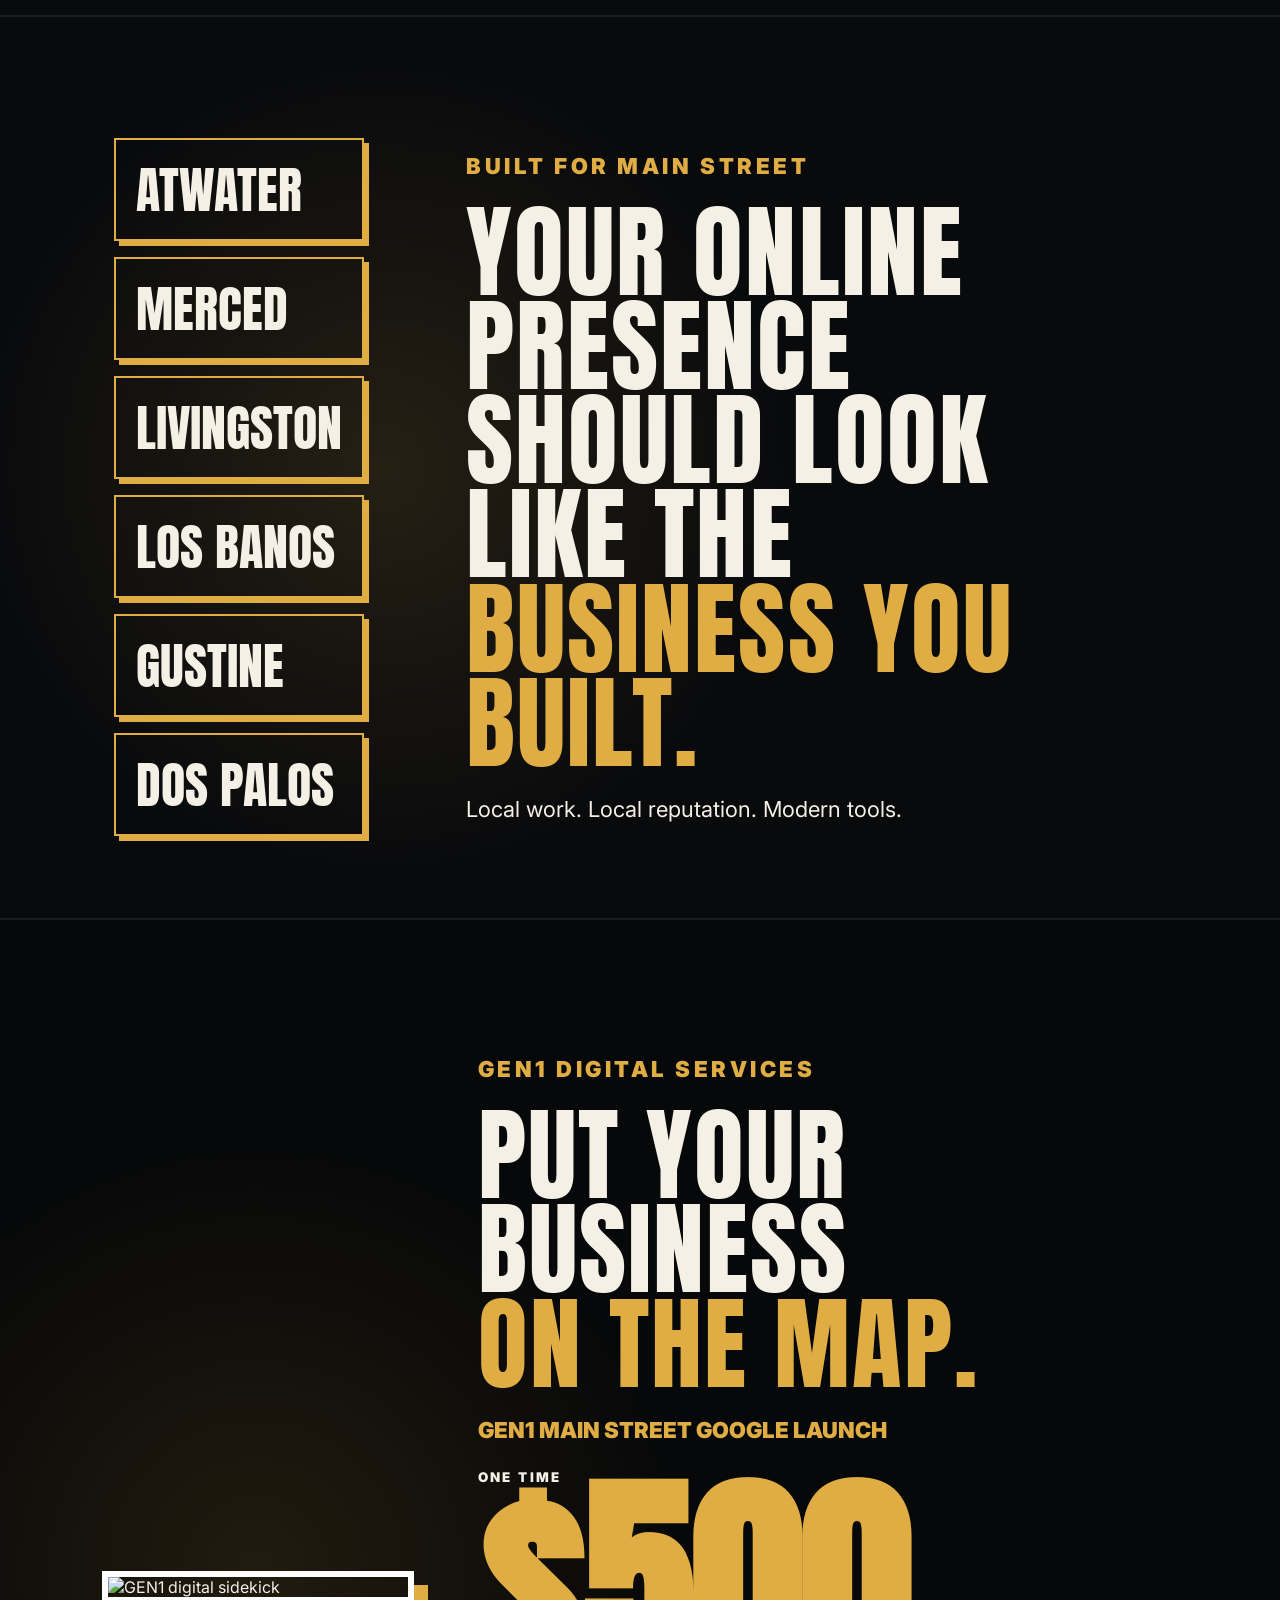
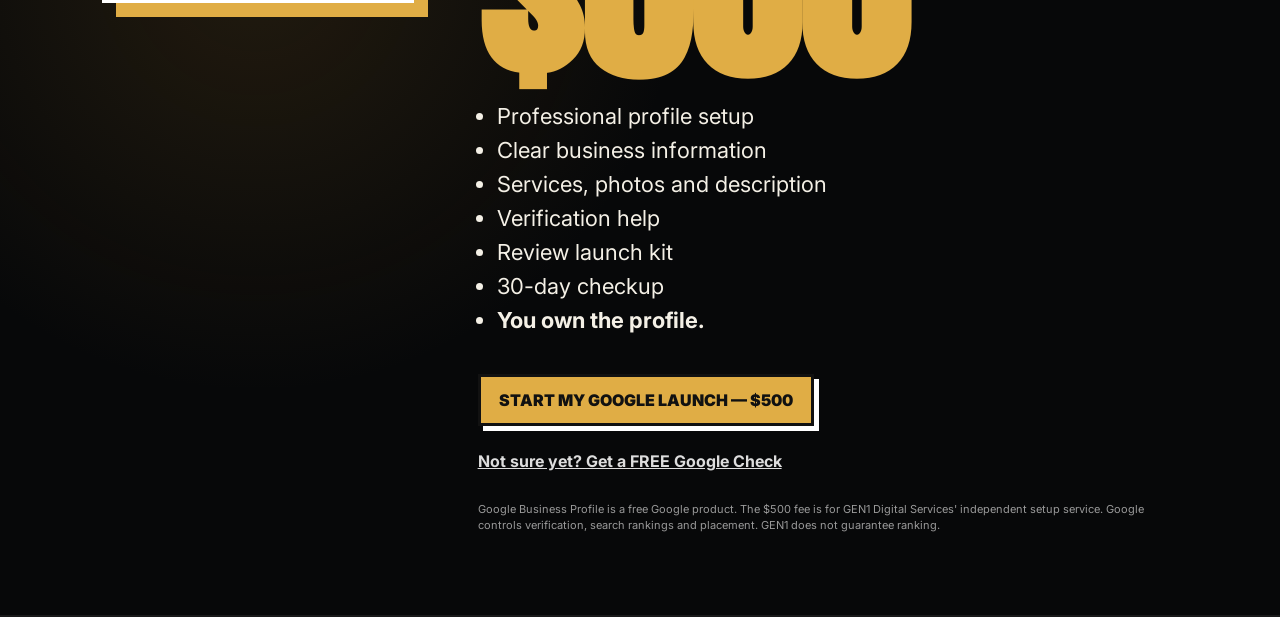
==== commit b7bedb54: "Add files via upload" ====
--- a/index.html
+++ b/index.html
@@ -1,13 +1,14 @@
-<!doctype html><html lang="en"><head><meta charset="utf-8"><meta name="viewport" content="width=device-width,initial-scale=1"><title>GEN1 | Put Your Business on the Map</title><meta name="description" content="GEN1 Digital Services Google Business Profile setup for Main Street businesses. One-time $500 professional setup and optimization."><link rel="preconnect" href="https://fonts.googleapis.com"><link rel="preconnect" href="https://fonts.gstatic.com" crossorigin><link href="https://fonts.googleapis.com/css2?family=Anton&family=Inter:wght@400;600;700;800&display=swap" rel="stylesheet"><link rel="stylesheet" href="styles.css"></head><body>
-<header><a class="brand" href="#top"><b>G1</b><span>GEN1 DIGITAL</span></a><a class="mini" href="#offer">GET ON GOOGLE</a></header>
+<!doctype html><html lang="en"><head><meta charset="utf-8"><meta name="viewport" content="width=device-width,initial-scale=1"><title>GEN1 Main Street Google Launch | Merced County</title><meta name="description" content="GEN1 Main Street Google Launch: professional Google Business Profile setup for Merced County small businesses. $500 one time."><link rel="preconnect" href="https://fonts.googleapis.com"><link rel="preconnect" href="https://fonts.gstatic.com" crossorigin><link href="https://fonts.googleapis.com/css2?family=Anton&family=Inter:wght@400;600;700;800;900&display=swap" rel="stylesheet"><link rel="stylesheet" href="styles.css"></head><body>
+<header><a class="brand" href="#top"><b>G1</b><span>GEN1 DIGITAL</span></a><a class="headerCta" href="#offer">PUT ME ON GOOGLE</a></header>
 <main id="top">
-<section class="scene hero"><div class="noise"></div><div class="searchcard"><span class="g">G</span><span id="typed"></span><i></i></div><div class="heroCopy"><p class="kicker">MER CED COUNTY • MAIN STREET</p><h1>YOUR CUSTOMER<br>IS LOOKING.</h1><h2>CAN THEY <em>FIND YOU?</em></h2><p>When somebody searches for what you do, your business should have a professional presence on Google Search and Maps.</p><a class="cta" href="#offer">PUT MY BUSINESS ON THE MAP</a></div><div class="scroll">SCROLL TO ENTER <b>↓</b></div></section>
-<section class="scene pages"><div class="old">YELLOW<br>PAGES</div><div class="phone"><div class="map"><span class="pin p1">●</span><span class="pin p2">●</span><span class="pin p3">●</span><div class="roads"></div></div></div><div class="copy"><p class="kicker">THE WORLD CHANGED</p><h2>MAIN STREET<br><em>MOVED.</em></h2><p>Your reputation still matters. Your handshake still matters. Your work still matters. But today, the first handshake often happens on a screen.</p></div></section>
-<section class="scene owner"><div class="copy"><p class="kicker">YOU'VE GOT A BUSINESS TO RUN</p><h2>YOU DON'T NEED<br>ANOTHER <em>JOB.</em></h2><p>You should be building. Selling. Serving customers. Providing for your family. Building something worth passing down.</p><blockquote>Not spending Saturday night trying to figure out Google.</blockquote></div><div class="work"><b>WORK</b><b>FAMILY</b><b>CUSTOMERS</b><b>GOOGLE?</b></div></section>
-<section class="scene suit"><div class="burst">BOOM!</div><div class="copy"><p class="kicker">CALL IN GEN1</p><h2>SUIT UP YOUR<br><em>BUSINESS.</em></h2><p>We handle the professional setup and optimization of your Google Business Profile so you can get back to running the business.</p></div><div class="shield"><span>G1</span><small>SMALL BUSINESS<br>HERO</small></div></section>
-<section class="scene arsenal"><div class="copy"><p class="kicker">YOUR DIGITAL LOADOUT</p><h2>THE <em>SETUP.</em></h2></div><div class="grid"><article>01<b>PROFILE SETUP</b><span>Create or claim assistance</span></article><article>02<b>BUSINESS INFO</b><span>Phone, website, hours & service area</span></article><article>03<b>CATEGORIES</b><span>Primary and relevant categories</span></article><article>04<b>DESCRIPTION</b><span>Professional business copy</span></article><article>05<b>SERVICES</b><span>Core services organized clearly</span></article><article>06<b>PHOTOS</b><span>Brand and business imagery setup</span></article><article>07<b>MAP PRESENCE</b><span>Location/service-area configuration</span></article><article>08<b>VERIFICATION HELP</b><span>Guidance through Google's process</span></article></div></section>
-<section class="scene nobull"><div class="slash">#1 ON GOOGLE GUARANTEED</div><div class="copy"><p class="kicker">NOBLE'S RULE</p><h2>NO <em>BULL.</em></h2><p>Nobody can legitimately sell you the #1 spot on Google. Neither can we.</p><p>What we can do is build a complete, accurate, professional Google Business Profile and give your business a stronger foundation for local discovery.</p><strong>NO MAGIC. NO FAKE PROMISES. JUST THE WORK DONE RIGHT.</strong></div></section>
-<section class="scene compare"><p class="kicker">CHAOS → COMMAND</p><h2>BEFORE <em>GEN1</em> / AFTER <em>GEN1</em></h2><div class="halves"><div><h3>BEFORE</h3><p>Missing or incomplete listing</p><p>Wrong hours</p><p>Weak categories</p><p>No useful description</p><p>Missing services</p><p>Little visual presence</p></div><div class="after"><h3>AFTER</h3><p>Professional profile</p><p>Accurate information</p><p>Intentional categories</p><p>Clear business description</p><p>Services organized</p><p>Built to represent your business</p></div></div></section>
-<section class="scene values"><div class="copy"><p class="kicker">THE GEN1 WAY</p><h2>MODERN TOOLS.<br><em>OLD-SCHOOL VALUES.</em></h2><div class="valuesRow"><span>FAITH</span><span>FAMILY</span><span>WORK</span><span>INTEGRITY</span><span>STEWARDSHIP</span><span>LEGACY</span></div><p>Technology should serve the business—not become the business.</p></div></section>
-<section class="scene offer" id="offer"><div class="mapbg"></div><div class="offerbox"><p class="kicker">GEN1 DIGITAL SERVICES</p><h2>PUT YOUR BUSINESS<br><em>ON THE MAP.</em></h2><div class="price"><small>ONE-TIME SETUP</small><b>$500</b></div><p>No monthly GEN1 contract for this setup. No software maze. We set it up, optimize the profile, and <strong>you own it.</strong></p><a class="cta" href="mailto:hello@gen1digitalservices.com?subject=Google%20Business%20Profile%20Setup">GET MY BUSINESS SET UP</a><small class="legal">Google Business Profile is a free Google product. The $500 fee covers GEN1 Digital Services' independent professional setup and optimization service. Search rankings and placement are determined by Google and are not guaranteed.</small></div></section>
+<section class="hero scene"><div class="halftone"></div><div class="search"><span class="g">G</span><span id="typed"></span><i></i></div><div class="heroCopy"><p class="eyebrow">MER CED COUNTY • MAIN STREET</p><h1>YOUR CUSTOMERS<br>ARE <em>LOOKING.</em></h1><h2>CAN THEY FIND YOU?</h2><p class="lead">You built a real business. We help make sure your Google profile looks like one.</p><a class="button" href="#offer">PUT MY BUSINESS ON THE MAP</a><a class="textlink" href="free-check.html">Not ready? Get a FREE Google Check</a></div><div class="scroll">SCROLL ↓</div></section>
+<section class="scene story"><div class="copy"><p class="eyebrow">THE WORLD CHANGED</p><h2>THE PHONE BOOK<br><em>MOVED.</em></h2><p>People still ask friends who to call.</p><ul><li>But they also search Google.</li><li>They look at Maps.</li><li>They check hours.</li><li>They look at photos.</li><li>They read reviews.</li></ul><p><strong>Your hard-earned reputation should show up online, too.</strong></p></div><div class="phone"><div class="maplines"></div><span>📍</span><b>MAIN STREET</b></div></section>
+<section class="scene owner"><div class="copy"><p class="eyebrow">YOU HAVE A BUSINESS TO RUN</p><h2>YOU DON'T NEED<br>ANOTHER <em>JOB.</em></h2><p>You should be:</p><ul><li>Serving customers.</li><li>Doing great work.</li><li>Providing for your family.</li><li>Building something worth keeping.</li></ul><blockquote>Not fighting with Google at 10:30 at night.</blockquote></div><img src="assets/hero-team.jpeg" alt="GEN1 Small Business Hero team"></section>
+<section class="scene callin"><img class="noble" src="assets/noble.jpeg" alt="Noble the Bull"><div class="copy"><span class="boom">BOOM!</span><p class="eyebrow">CALL IN GEN1</p><h2>THE GEN1 MAIN STREET<br><em>GOOGLE LAUNCH.</em></h2><p>We do the setup work for you.</p><p><strong>You get back to your business.</strong></p></div></section>
+<section class="scene stack"><div class="copy"><p class="eyebrow">YOUR GOOGLE LAUNCH</p><h2>HERE'S WHAT<br><em>WE DO.</em></h2></div><div class="cards"><article><b>01</b><h3>PROFILE SETUP</h3><p>Create or claim help.</p></article><article><b>02</b><h3>BUSINESS INFO</h3><p>Phone, hours, website and service area.</p></article><article><b>03</b><h3>CATEGORIES</h3><p>Set up what your business does.</p></article><article><b>04</b><h3>SERVICES</h3><p>Add your main services.</p></article><article><b>05</b><h3>DESCRIPTION</h3><p>Clear copy about your business.</p></article><article><b>06</b><h3>PHOTOS + BRAND</h3><p>Add the photos you give us.</p></article><article><b>07</b><h3>VERIFICATION HELP</h3><p>Help with Google's available steps.</p></article><article><b>08</b><h3>REVIEW LAUNCH KIT</h3><p>Review link and simple ask template.</p></article><article><b>09</b><h3>OWNER HANDOFF</h3><p>You keep control of your profile.</p></article><article><b>30</b><h3>30-DAY CHECKUP</h3><p>We look for your next digital leak.</p></article></div></section>
+<section class="scene promise"><div class="stamp nobleStamp">👍 NOBLE!</div><div class="copy"><p class="eyebrow">THE GEN1 NOBLE PROMISE</p><h2>STRAIGHT TALK.<br><em>NO GAMES.</em></h2><ul class="promiseList"><li>No fake #1 ranking promises.</li><li>No hiding what you're actually paying for.</li><li>No selling you stuff you don't need.</li><li>No tech talk you don't understand.</li><li>No holding your Google profile hostage.</li><li>No surprise monthly GEN1 bill for this setup.</li></ul><div class="bullshit">NO BULLSHIT!</div></div></section>
+<section class="scene objection"><div class="badclaim">#1 ON GOOGLE<br>GUARANTEED!</div><div class="reject">👎 BULLSHIT!</div><div class="copy"><h2>CAN YOU PAY<br>FOR <em>#1?</em></h2><p><strong>No.</strong></p><p>Google decides local rankings. We don't sell magic.</p><p>We build a clean, complete profile that gives your business a solid Google foundation.</p></div></section>
+<section class="scene faq"><p class="eyebrow">QUICK ANSWERS</p><h2>YOU'RE PROBABLY<br><em>WONDERING...</em></h2><div class="faqgrid"><details><summary>Can't I do this myself?</summary><p>Yes. Google Business Profile is free. You pay GEN1 $500 to do the setup work for you.</p></details><details><summary>What if I already have a profile?</summary><p>We check it first. If the normal Launch is a fit, we move forward.</p></details><details><summary>Who owns my profile?</summary><p>You do. It's your business.</p></details><details><summary>What if my profile is suspended?</summary><p>That can be a different job. We check first before taking your money for the normal Launch.</p></details><details><summary>Do you guarantee ranking?</summary><p>No. Google controls rankings. Anyone promising #1 should make you ask questions.</p></details></div></section>
+<section class="scene local"><div class="county"><span>ATWATER</span><span>MERCED</span><span>LIVINGSTON</span><span>LOS BANOS</span><span>GUSTINE</span><span>DOS PALOS</span></div><div class="copy"><p class="eyebrow">BUILT FOR MAIN STREET</p><h2>YOUR ONLINE PRESENCE<br>SHOULD LOOK LIKE THE<br><em>BUSINESS YOU BUILT.</em></h2><p>Local work. Local reputation. Modern tools.</p></div></section>
+<section class="scene offer" id="offer"><img class="sidekick" src="assets/ai-hero.jpeg" alt="GEN1 digital sidekick"><div class="offerbox"><p class="eyebrow">GEN1 DIGITAL SERVICES</p><h2>PUT YOUR BUSINESS<br><em>ON THE MAP.</em></h2><p class="product">GEN1 MAIN STREET GOOGLE LAUNCH</p><div class="price"><small>ONE TIME</small><b>$500</b></div><ul><li>Professional profile setup</li><li>Clear business information</li><li>Services, photos and description</li><li>Verification help</li><li>Review launch kit</li><li>30-day checkup</li><li><strong>You own the profile.</strong></li></ul><a class="button" href="qualify.html">START MY GOOGLE LAUNCH — $500</a><a class="textlink" href="free-check.html">Not sure yet? Get a FREE Google Check</a><p class="legal">Google Business Profile is a free Google product. The $500 fee is for GEN1 Digital Services' independent setup service. Google controls verification, search rankings and placement. GEN1 does not guarantee ranking.</p></div></section>
 </main><script src="script.js"></script></body></html>
--- a/styles.css
+++ b/styles.css
@@ -1 +1,2 @@
-*{box-sizing:border-box}html{scroll-behavior:smooth}body{margin:0;background:#080909;color:#f4f1e9;font-family:Inter,Arial,sans-serif;overflow-x:hidden}body:before{content:"";position:fixed;inset:0;pointer-events:none;opacity:.18;background-image:radial-gradient(#fff 0.6px,transparent .7px);background-size:6px 6px;mix-blend-mode:overlay;z-index:50}header{position:fixed;z-index:60;top:0;left:0;right:0;display:flex;justify-content:space-between;align-items:center;padding:16px 5vw;background:linear-gradient(#080909e8,transparent)}.brand{color:white;text-decoration:none;display:flex;align-items:center;gap:10px;font-size:11px;letter-spacing:2px}.brand b{font-family:Anton;font-size:26px;color:#e5b54a;border:2px solid #e5b54a;padding:0 6px;transform:skew(-7deg)}.mini,.cta{background:#e5b54a;color:#111;text-decoration:none;font-weight:900;padding:13px 17px;font-size:11px;letter-spacing:1px;box-shadow:5px 5px 0 #5e4510}.scene{min-height:100svh;position:relative;padding:110px 8vw 70px;display:flex;align-items:center;overflow:hidden;border-bottom:1px solid #292929}.scene:after{content:"";position:absolute;inset:auto -20% -25% auto;width:60vw;height:60vw;border:1px solid #e5b54a22;border-radius:50%;box-shadow:0 0 100px #e5b54a12}.copy{position:relative;z-index:2;max-width:760px}.kicker{color:#e5b54a;font-weight:900;letter-spacing:3px;font-size:11px}h1,h2{font-family:Anton,Impact,sans-serif;letter-spacing:.5px;line-height:.88;margin:12px 0;text-transform:uppercase}h1{font-size:clamp(64px,13vw,170px)}h2{font-size:clamp(54px,10vw,135px)}em{font-style:normal;color:#e5b54a;text-shadow:3px 3px 0 #3e2b00}p{font-size:clamp(16px,2vw,21px);line-height:1.55;color:#c9c5bb;max-width:680px}.hero{display:block;padding-top:17vh;background:radial-gradient(circle at 70% 35%,#43300f 0,#14120d 20%,#080909 52%)}.searchcard{margin:0 auto 7vh;max-width:650px;height:62px;background:#f7f7f7;color:#222;border-radius:35px;display:flex;align-items:center;padding:0 25px;gap:14px;box-shadow:0 20px 80px #000}.searchcard .g{font-weight:900;color:#4285f4;font-size:24px}.searchcard i{width:2px;height:24px;background:#222;animation:blink .8s infinite}.heroCopy{max-width:1050px}.heroCopy p{margin-bottom:32px}.scroll{position:absolute;right:6vw;bottom:35px;font-size:9px;letter-spacing:2px;writing-mode:vertical-rl;color:#777}.scroll b{color:#e5b54a;font-size:20px;margin-top:10px}.pages{gap:7vw}.old{font-family:Anton;font-size:clamp(50px,9vw,120px);line-height:.8;color:#19160d;background:#d7b34d;padding:35px;transform:rotate(-8deg);box-shadow:20px 20px 0 #111}.phone{width:min(290px,35vw);aspect-ratio:.52;background:#171717;border:8px solid #303030;border-radius:42px;padding:14px;transform:rotate(8deg);box-shadow:0 30px 100px #000}.map{height:100%;border-radius:25px;background:linear-gradient(30deg,#1c211d,#293028);position:relative;overflow:hidden}.roads{position:absolute;inset:-20%;background:repeating-linear-gradient(40deg,transparent 0 38px,#555 40px 43px,transparent 45px 80px);opacity:.5}.pin{position:absolute;color:#e5b54a;font-size:28px;z-index:2}.p1{top:22%;left:30%}.p2{top:48%;left:65%}.p3{top:70%;left:35%}.owner{background:linear-gradient(120deg,#080909,#17120a)}blockquote{border-left:4px solid #e5b54a;margin:30px 0;padding:10px 20px;font-weight:900;font-size:22px}.work{margin-left:auto;display:grid;gap:12px;transform:rotate(4deg)}.work b{font-family:Anton;font-size:clamp(35px,5vw,70px);padding:10px 18px;border:2px solid #333;background:#111}.work b:last-child{color:#e5b54a;border-color:#e5b54a}.suit{background:radial-gradient(circle,#382708,#080909 58%)}.burst{position:absolute;right:7vw;top:20%;font-family:Anton;font-size:clamp(70px,15vw,210px);color:#e5b54a;transform:rotate(-10deg);text-shadow:8px 8px #5b1a12;opacity:.22}.shield{margin-left:auto;width:280px;aspect-ratio:1;background:#111;clip-path:polygon(50% 0,95% 20%,85% 75%,50% 100%,15% 75%,5% 20%);display:flex;flex-direction:column;align-items:center;justify-content:center;border:none;filter:drop-shadow(0 0 35px #e5b54a55)}.shield span{font-family:Anton;font-size:100px;color:#e5b54a}.shield small{font-weight:900;text-align:center;letter-spacing:3px}.arsenal{display:block}.arsenal .copy{margin-bottom:40px}.grid{display:grid;grid-template-columns:repeat(4,1fr);gap:12px;position:relative;z-index:2}.grid article{min-height:180px;background:#101111;border:1px solid #333;padding:22px;color:#5f5f5f;font-family:Anton;font-size:32px;transition:.3s}.grid article:hover{transform:translateY(-6px);border-color:#e5b54a}.grid b,.grid span{display:block;font-family:Inter}.grid b{color:#f5f0e4;font-size:15px;margin:30px 0 7px}.grid span{font-size:12px;line-height:1.4}.nobull{background:#12100c}.slash{position:absolute;top:12%;left:5%;font-family:Anton;font-size:clamp(38px,7vw,100px);color:#666;text-decoration:line-through;text-decoration-color:#b6291e;text-decoration-thickness:10px;transform:rotate(-5deg);opacity:.25}.nobull strong{display:block;margin-top:30px;color:#e5b54a;letter-spacing:2px}.compare{display:block}.compare>h2{max-width:1100px}.halves{display:grid;grid-template-columns:1fr 1fr;gap:2px;max-width:1000px}.halves>div{background:#121212;padding:35px}.halves .after{background:#18150c;border:1px solid #e5b54a}.halves h3{font-family:Anton;font-size:35px}.halves p{font-size:15px;border-bottom:1px solid #333;padding-bottom:10px}.values{text-align:center;justify-content:center}.values .copy{max-width:1100px}.valuesRow{display:flex;flex-wrap:wrap;justify-content:center;gap:8px;margin:35px 0}.valuesRow span{border:1px solid #4b3a16;padding:10px 14px;font-size:10px;font-weight:900;letter-spacing:2px}.values .copy>p:last-child{margin:auto}.offer{justify-content:center;text-align:center;background:radial-gradient(circle,#35260b,#080909 55%)}.offerbox{position:relative;z-index:2;max-width:900px}.offerbox p{margin-left:auto;margin-right:auto}.price{margin:30px auto;display:flex;flex-direction:column}.price small{letter-spacing:4px}.price b{font-family:Anton;font-size:clamp(100px,20vw,250px);line-height:.9;color:#e5b54a;text-shadow:8px 8px #3c2a06}.offer .cta{display:inline-block;margin:25px}.legal{display:block;color:#686868;max-width:650px;margin:25px auto;line-height:1.5}.reveal{opacity:0;transform:translateY(45px);transition:.8s}.reveal.on{opacity:1;transform:none}@keyframes blink{50%{opacity:0}}@media(max-width:800px){header{padding:12px 4vw}.brand span{display:none}.scene{padding:95px 6vw 55px;min-height:100svh;align-items:center}.hero{padding-top:16vh}.searchcard{height:52px;margin-bottom:9vh}.pages{display:grid;grid-template-columns:1fr 1fr;align-content:center}.pages .copy{grid-column:1/-1}.old{padding:18px}.phone{width:140px;justify-self:end}.owner,.suit{display:block}.work{margin:45px 0 0}.shield{width:210px;margin:45px auto 0}.grid{grid-template-columns:1fr 1fr}.grid article{min-height:150px;padding:16px}.grid b{margin-top:18px}.halves{grid-template-columns:1fr}.mini{padding:10px;font-size:9px}.valuesRow{gap:5px}.price{margin:20px auto}.offer .cta{margin:20px 0}.cta{display:inline-block}.burst{top:8%}}+*{box-sizing:border-box}html{scroll-behavior:smooth}body{margin:0;background:#090a0c;color:#f4f0e6;font-family:Inter,Arial,sans-serif}body:before{content:"";position:fixed;inset:0;pointer-events:none;opacity:.14;background-image:radial-gradient(#fff 1px,transparent 1px);background-size:6px 6px;z-index:20}header{position:fixed;top:0;left:0;right:0;height:68px;display:flex;align-items:center;justify-content:space-between;padding:0 5vw;background:#090a0cdd;backdrop-filter:blur(12px);z-index:50;border-bottom:1px solid #ffffff14}.brand{display:flex;align-items:center;gap:10px;color:#fff;text-decoration:none;font-weight:900;letter-spacing:.08em}.brand b{font-family:Anton;font-size:30px;color:#e0ad45}.brand span{font-size:12px}.headerCta,.button{background:#e0ad45;color:#111;text-decoration:none;font-weight:900;padding:13px 18px;border:3px solid #111;box-shadow:5px 5px 0 #fff;text-transform:uppercase}.scene{min-height:100svh;padding:110px 8vw 70px;position:relative;display:flex;align-items:center;justify-content:center;overflow:hidden;border-bottom:2px solid #ffffff12}.hero{display:block;padding-top:16vh;background:radial-gradient(circle at 70% 30%,#5c451b55,transparent 35%),#090a0c}.search{margin:0 auto 8vh;max-width:650px;background:white;color:#222;border-radius:50px;padding:20px 26px;font-size:20px;box-shadow:0 0 80px #e0ad4533}.search .g{font-weight:900;margin-right:18px;color:#4285f4}.search i{display:inline-block;width:2px;height:22px;background:#222;vertical-align:middle;animation:blink 1s infinite}.heroCopy{max-width:850px;margin:auto;text-align:center}.eyebrow{color:#e0ad45;font-weight:900;letter-spacing:.16em;font-size:12px}.hero h1,.scene h2{font-family:Anton,sans-serif;letter-spacing:.02em;line-height:.92;margin:.2em 0;font-weight:400}.hero h1{font-size:clamp(64px,11vw,150px)}.hero h2{font-size:clamp(34px,6vw,78px)}em{font-style:normal;color:#e0ad45}.lead{font-size:clamp(18px,2.3vw,25px);max-width:650px;margin:25px auto 35px;line-height:1.5}.textlink{display:block;color:#ddd;margin-top:25px;font-weight:700}.scroll{position:absolute;bottom:25px;left:0;right:0;text-align:center;font-size:11px;letter-spacing:.18em}.copy{max-width:700px;position:relative;z-index:2}.scene h2{font-size:clamp(52px,8vw,105px)}.scene p,.scene li{font-size:clamp(17px,2vw,22px);line-height:1.55}.scene ul{padding-left:1.2em}.story,.owner,.callin,.local{gap:8vw}.phone{width:min(360px,70vw);aspect-ratio:.52;border:12px solid #ddd;border-radius:48px;background:#d9d1bd;color:#111;display:flex;align-items:center;justify-content:center;flex-direction:column;transform:rotate(6deg);box-shadow:18px 18px 0 #e0ad45;font-family:Anton;font-size:30px}.phone span{font-size:70px}.owner img{width:min(520px,46vw);transform:rotate(2deg);border:7px solid white;box-shadow:16px 16px 0 #e0ad45}.owner blockquote{font-family:Anton;font-size:clamp(30px,4vw,56px);margin:30px 0;color:#e0ad45}.callin{background:radial-gradient(circle,#513d1b,#0b0b0c 60%)}.noble{width:min(470px,44vw);border-radius:50%;filter:drop-shadow(0 20px 30px #000)}.boom,.reject,.bullshit,.stamp{font-family:Anton;transform:rotate(-5deg);display:inline-block}.boom{font-size:80px;color:#e0ad45;text-shadow:5px 5px 0 #000}.stack{display:block}.stack>.copy{text-align:center;margin:0 auto 50px}.cards{display:grid;grid-template-columns:repeat(2,minmax(0,1fr));gap:14px;max-width:1000px;margin:auto}.cards article{border:2px solid #ffffff33;background:#121317;padding:25px;min-height:160px;box-shadow:7px 7px 0 #292b31}.cards article>b{color:#e0ad45;font-family:Anton;font-size:36px}.cards h3{margin:5px 0;font-size:19px}.cards p{font-size:15px;margin:0;color:#c9c9c9}.promise{background:#e7e1d4;color:#111;gap:7vw}.promise em{color:#7e642c}.nobleStamp{font-size:clamp(45px,7vw,90px);color:#166d38;border:8px solid #166d38;padding:15px 22px;transform:rotate(-8deg)}.promiseList{font-weight:800}.bullshit{margin-top:35px;background:#111;color:#fff;padding:12px 22px;font-size:clamp(34px,5vw,70px);border:6px solid #b82b22}.objection{display:grid;grid-template-columns:1fr 1fr;gap:40px}.badclaim{font-family:Anton;font-size:clamp(50px,8vw,100px);color:#999;text-decoration:line-through;text-decoration-color:#b82b22;text-decoration-thickness:10px;transform:rotate(-5deg)}.reject{font-size:clamp(35px,5vw,65px);background:#b82b22;padding:12px 20px;position:absolute;left:10%;top:55%;border:5px solid white}.faq{display:block}.faq>.eyebrow,.faq>h2{text-align:center}.faqgrid{max-width:850px;margin:50px auto}.faq details{border-top:1px solid #ffffff33;padding:22px 0}.faq summary{font-weight:900;font-size:20px;cursor:pointer}.faq details p{font-size:16px;color:#ccc}.local{background:radial-gradient(circle at 30% 50%,#e0ad4522,transparent 40%)}.county{display:grid;gap:16px}.county span{font-family:Anton;font-size:clamp(28px,4vw,50px);padding:12px 20px;border:2px solid #e0ad45;box-shadow:5px 5px 0 #e0ad45}.offer{min-height:110svh;background:radial-gradient(circle at 20% 50%,#6b4e1e44,transparent 35%),#070809;gap:5vw}.offerbox{max-width:700px}.product{font-weight:900;color:#e0ad45}.price small{display:block;font-weight:900;letter-spacing:.18em}.price b{font-family:Anton;font-size:clamp(110px,18vw,220px);line-height:.9;color:#e0ad45}.offer .button{display:inline-block;margin-top:20px}.sidekick{width:min(360px,33vw);border:6px solid white;box-shadow:14px 14px 0 #e0ad45}.legal{display:block;margin-top:30px;color:#999;font-size:11px!important;line-height:1.5!important}@keyframes blink{50%{opacity:0}}@media(max-width:760px){header{padding:0 18px}.brand span{display:none}.headerCta{font-size:10px;padding:10px}.scene{padding:95px 22px 60px;min-height:auto}.hero{min-height:100svh;padding-top:16vh}.story,.owner,.callin,.local,.offer{flex-direction:column}.owner img,.noble,.sidekick{width:88%;max-width:430px}.cards{grid-template-columns:1fr}.promise{flex-direction:column}.objection{display:flex;flex-direction:column;padding-top:120px}.reject{position:static;align-self:flex-start}.county{grid-template-columns:1fr 1fr}.hero h1{font-size:64px}.scene h2{font-size:52px}.button{display:inline-block;font-size:13px}.search{font-size:15px;padding:16px 20px}.phone{margin:30px 0}.nobleStamp{font-size:48px}.offer{padding-bottom:90px}}
+.leadform{max-width:560px;margin:35px auto;display:grid;gap:12px}.leadform input,.leadform select{width:100%;padding:17px 16px;border:2px solid #ffffff44;background:#121317;color:#fff;font:inherit;border-radius:0}.leadform .button{border:3px solid #111;cursor:pointer}.leadform select option{color:#111}
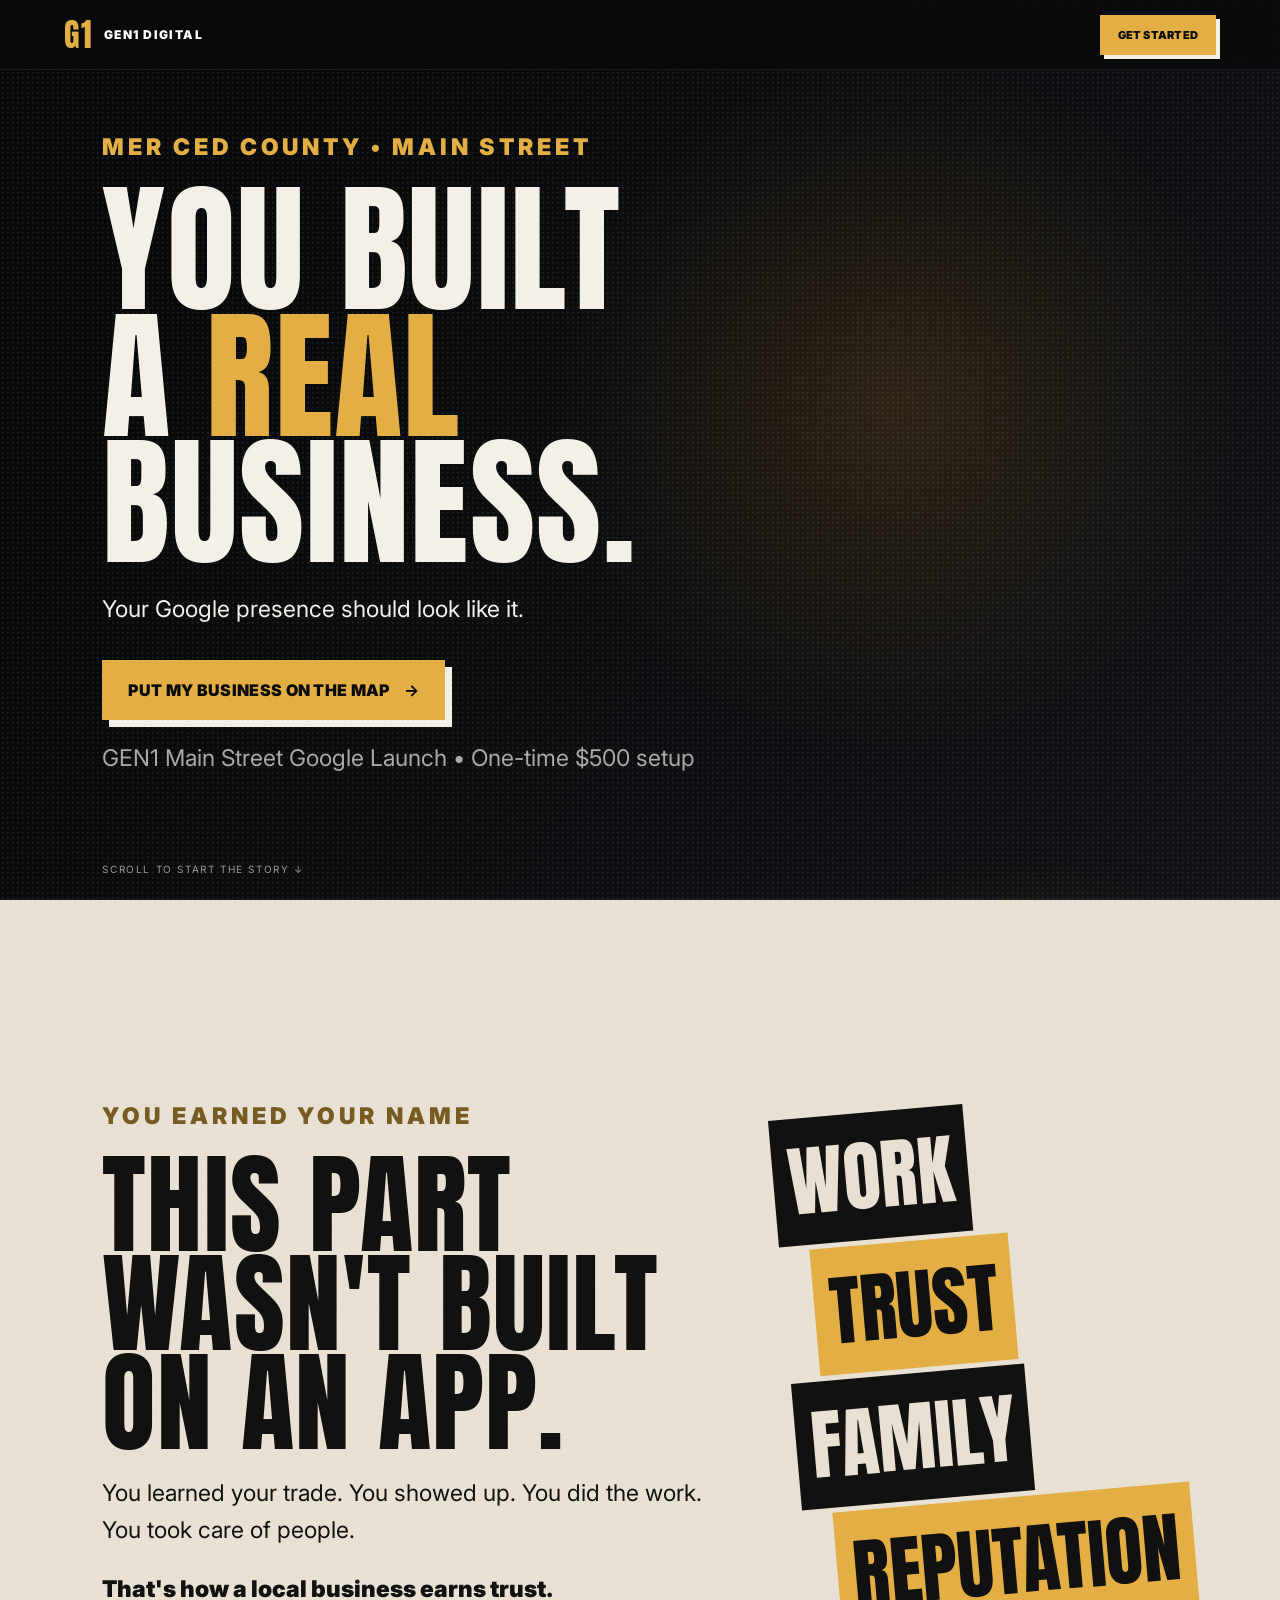
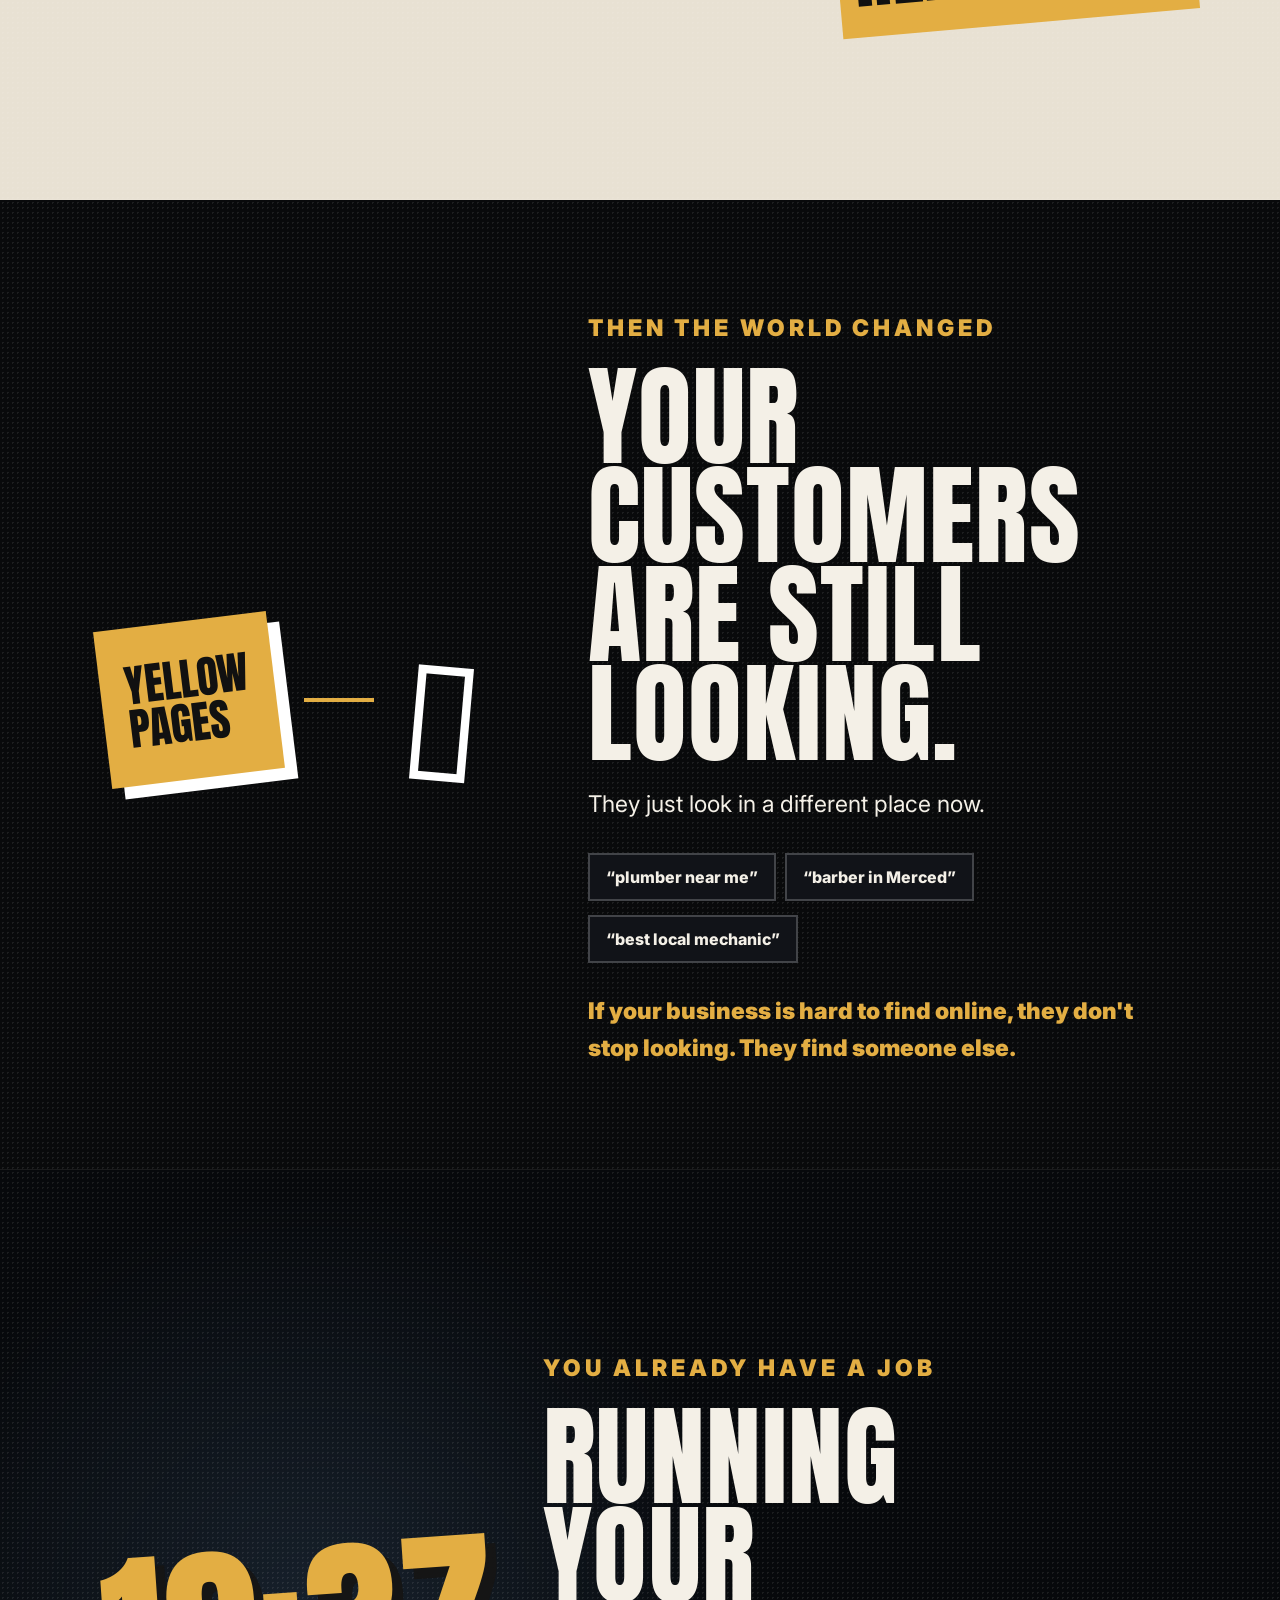
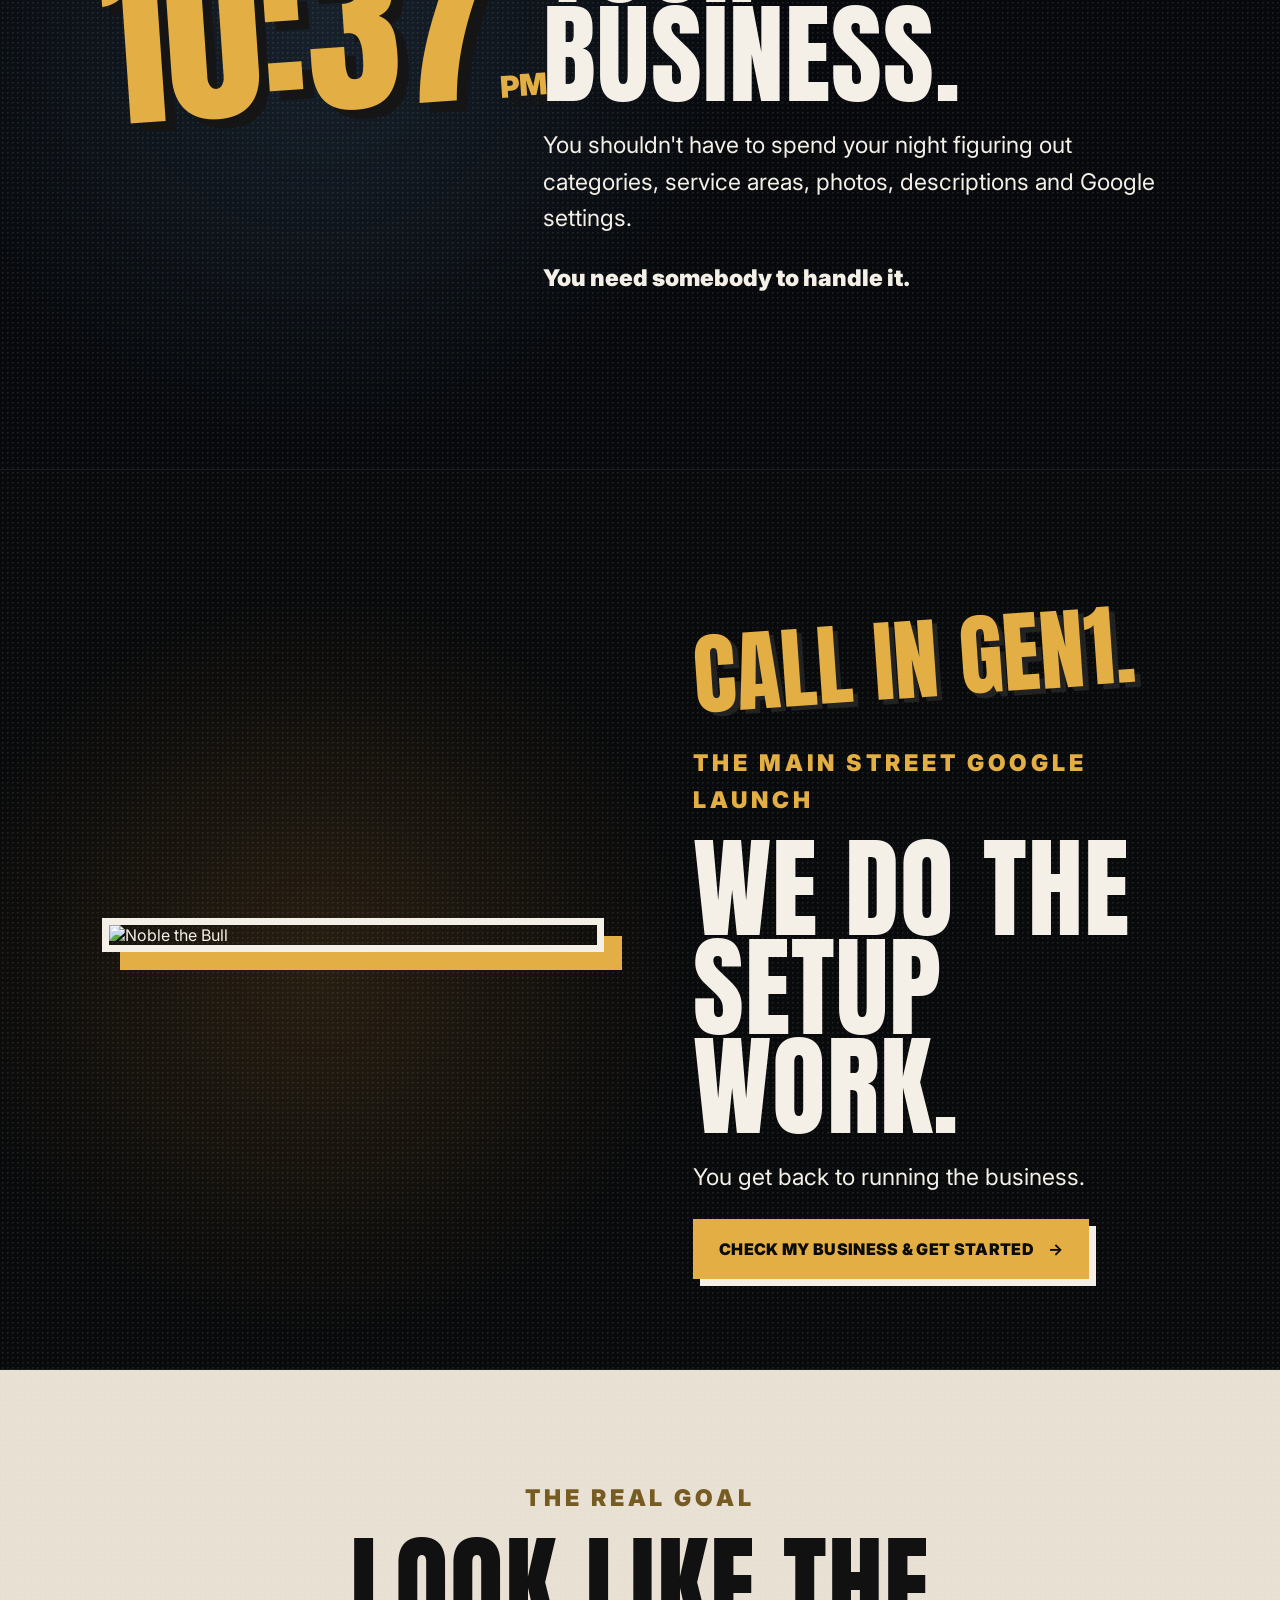
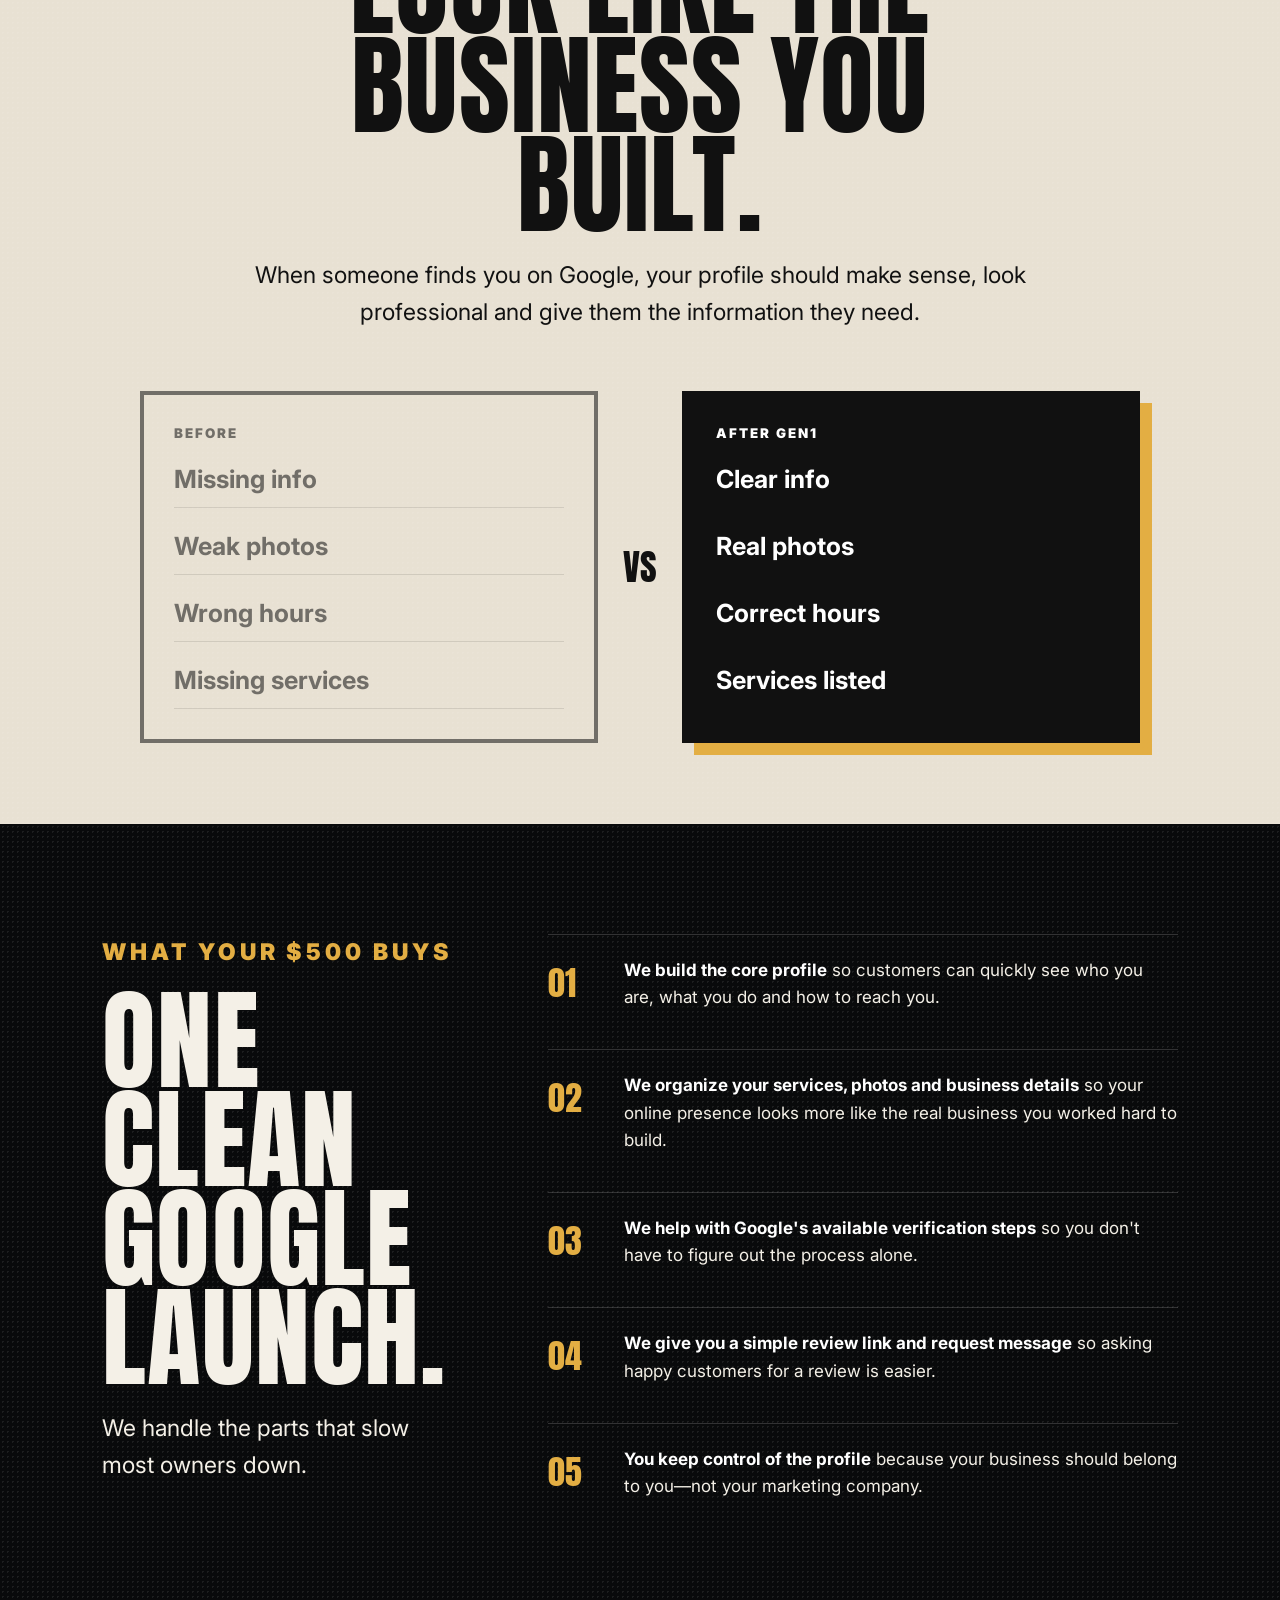
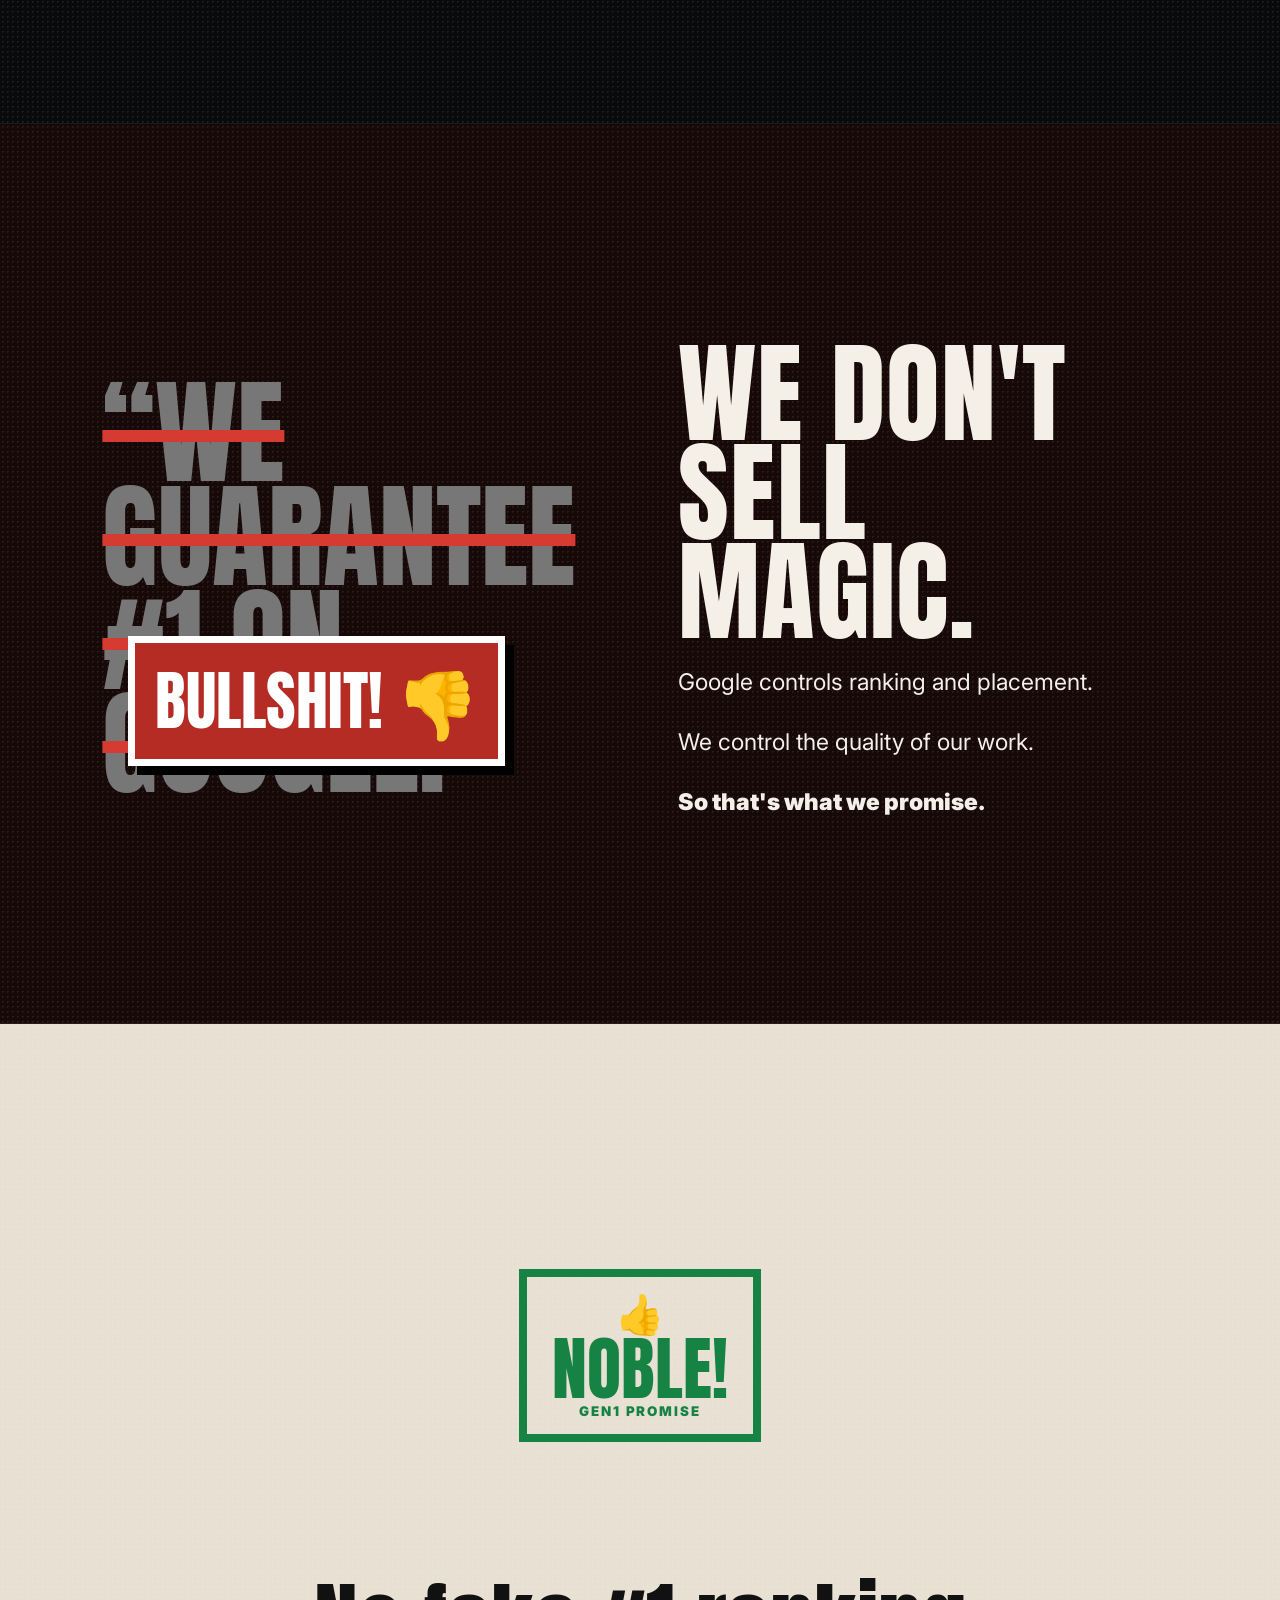
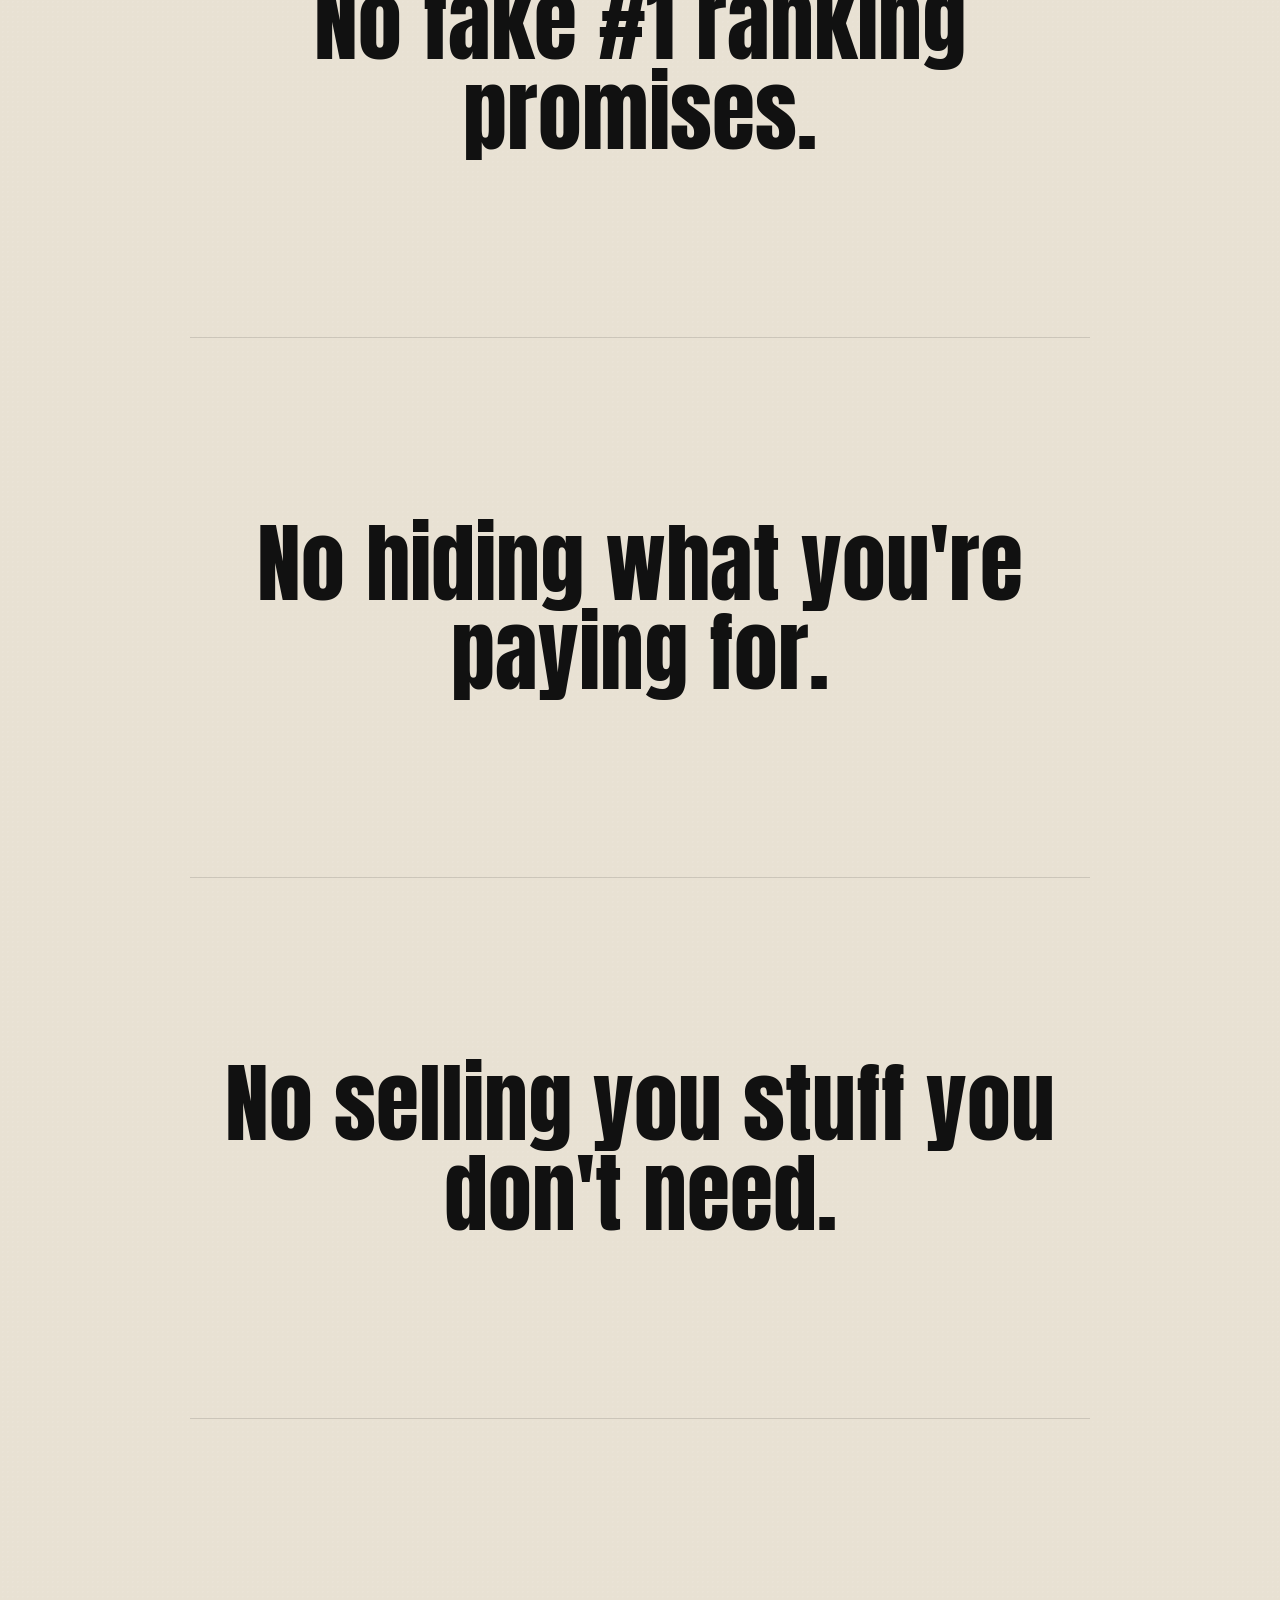
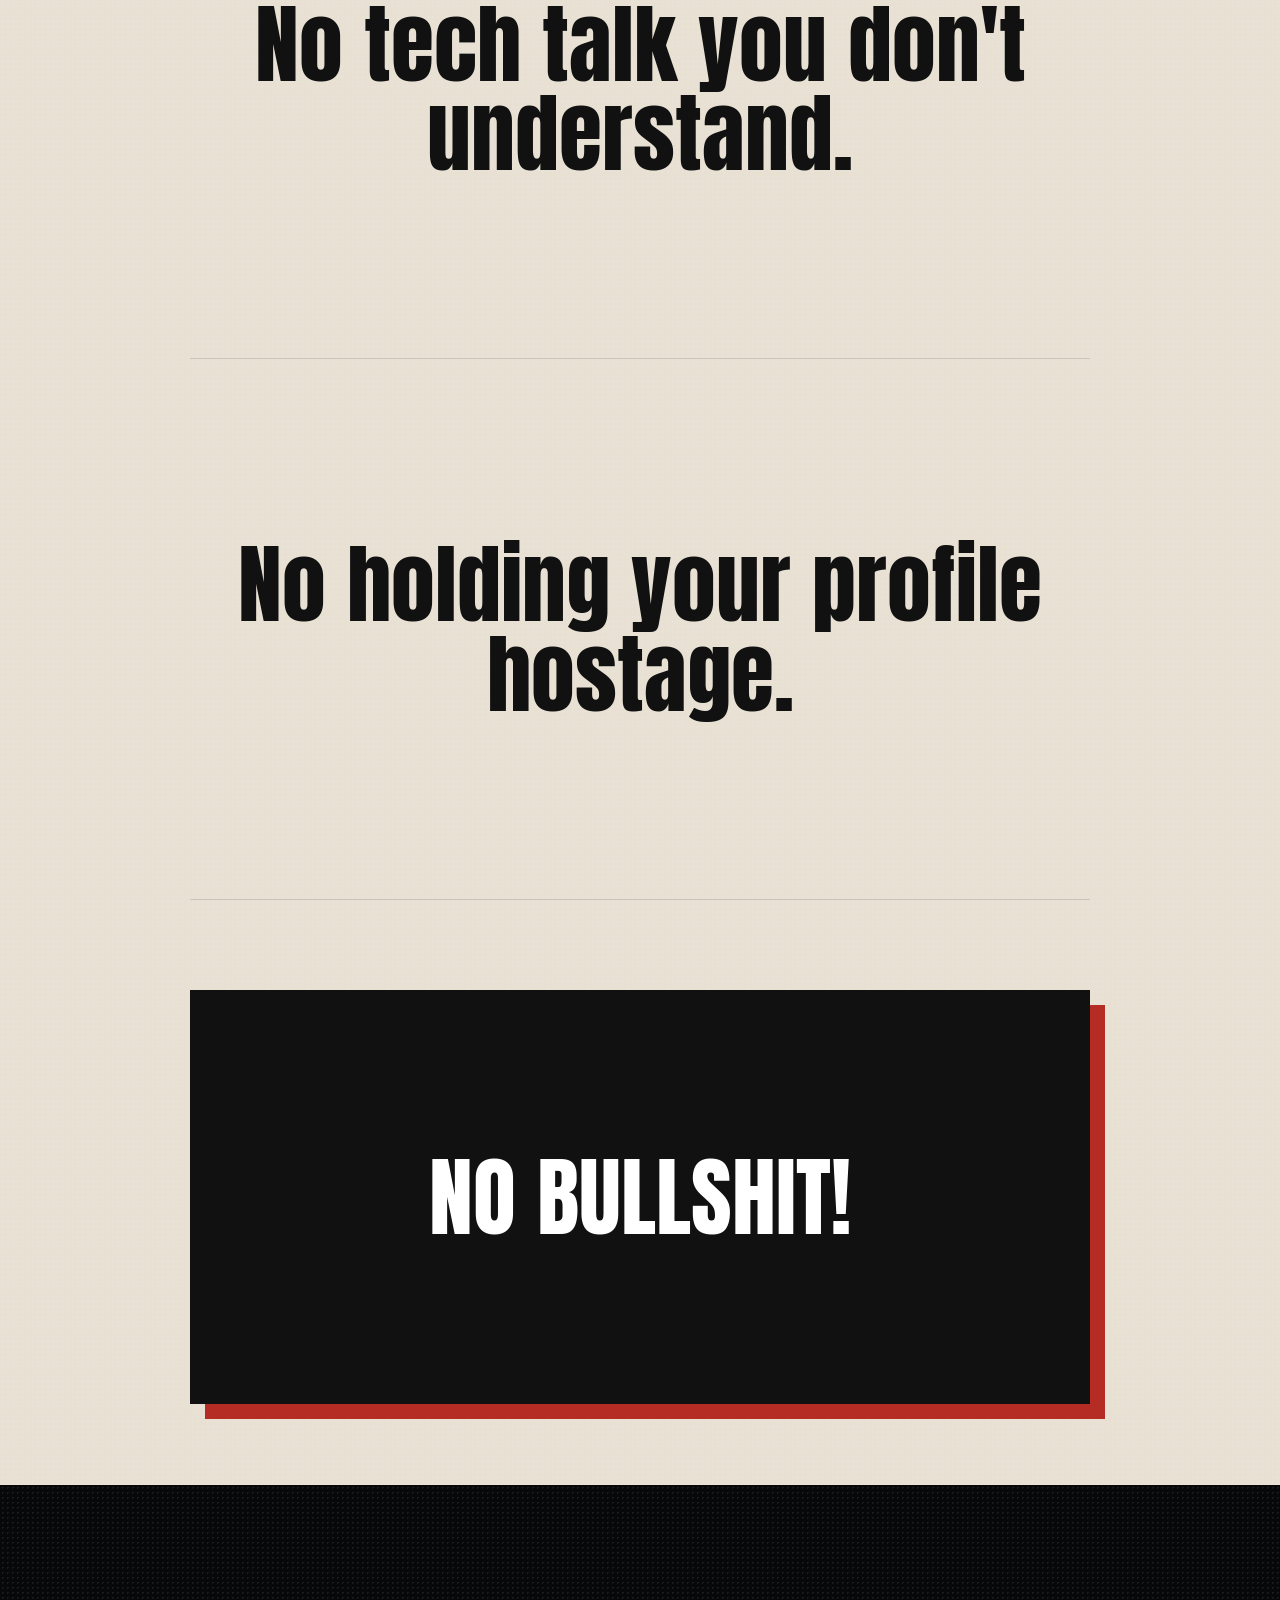
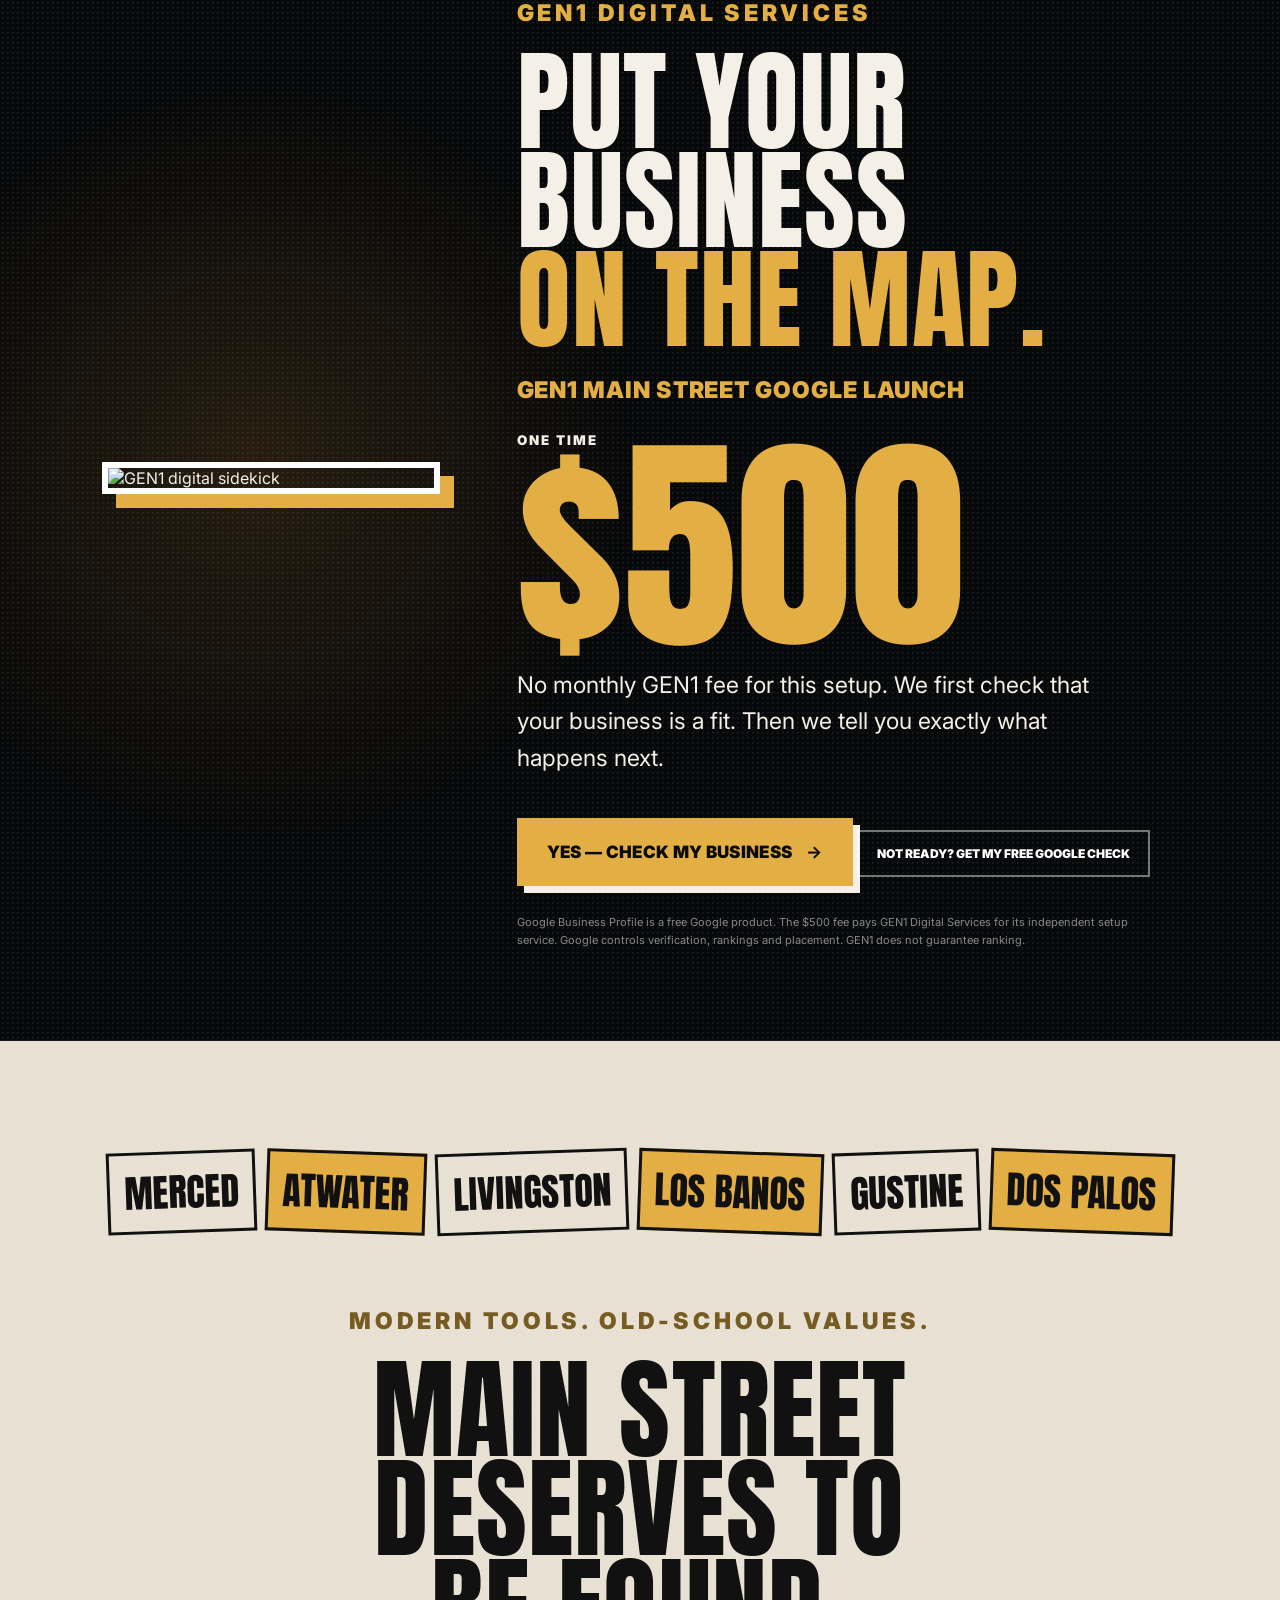
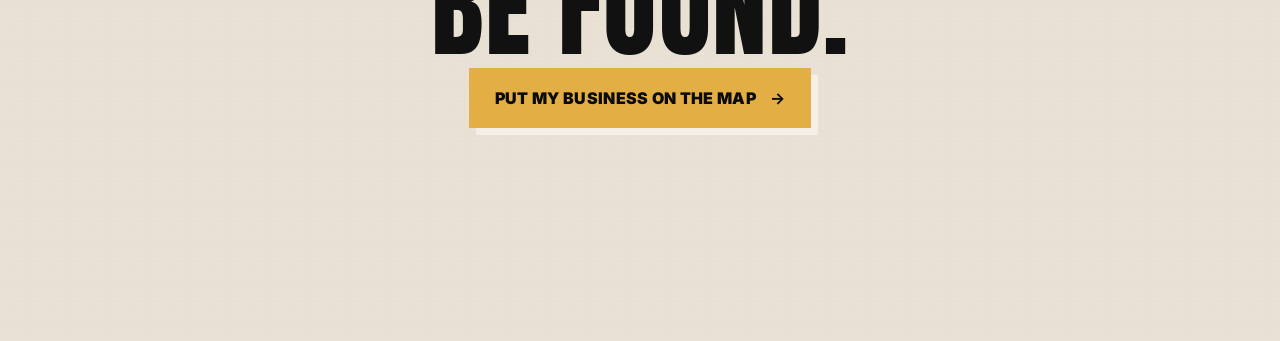
==== commit ea9db31c: "Add files via upload" ====
--- a/index.html
+++ b/index.html
@@ -1,14 +1,174 @@
-<!doctype html><html lang="en"><head><meta charset="utf-8"><meta name="viewport" content="width=device-width,initial-scale=1"><title>GEN1 Main Street Google Launch | Merced County</title><meta name="description" content="GEN1 Main Street Google Launch: professional Google Business Profile setup for Merced County small businesses. $500 one time."><link rel="preconnect" href="https://fonts.googleapis.com"><link rel="preconnect" href="https://fonts.gstatic.com" crossorigin><link href="https://fonts.googleapis.com/css2?family=Anton&family=Inter:wght@400;600;700;800;900&display=swap" rel="stylesheet"><link rel="stylesheet" href="styles.css"></head><body>
-<header><a class="brand" href="#top"><b>G1</b><span>GEN1 DIGITAL</span></a><a class="headerCta" href="#offer">PUT ME ON GOOGLE</a></header>
+<!doctype html>
+<html lang="en">
+<head>
+<meta charset="utf-8">
+<meta name="viewport" content="width=device-width,initial-scale=1">
+<title>GEN1 Main Street Google Launch | Merced County</title>
+<meta name="description" content="A one-time $500 Google Business Profile setup service for Main Street businesses. GEN1 handles the setup work. You own the profile.">
+<link rel="preconnect" href="https://fonts.googleapis.com">
+<link rel="preconnect" href="https://fonts.gstatic.com" crossorigin>
+<link href="https://fonts.googleapis.com/css2?family=Anton&family=Inter:wght@400;600;700;800;900&display=swap" rel="stylesheet">
+<link rel="stylesheet" href="styles.css">
+</head>
+<body>
+<header class="topbar">
+  <a class="brand" href="#top"><span class="g1">G1</span><span>GEN1 DIGITAL</span></a>
+  <a class="cta small" href="qualify.html">GET STARTED</a>
+</header>
+
 <main id="top">
-<section class="hero scene"><div class="halftone"></div><div class="search"><span class="g">G</span><span id="typed"></span><i></i></div><div class="heroCopy"><p class="eyebrow">MER CED COUNTY • MAIN STREET</p><h1>YOUR CUSTOMERS<br>ARE <em>LOOKING.</em></h1><h2>CAN THEY FIND YOU?</h2><p class="lead">You built a real business. We help make sure your Google profile looks like one.</p><a class="button" href="#offer">PUT MY BUSINESS ON THE MAP</a><a class="textlink" href="free-check.html">Not ready? Get a FREE Google Check</a></div><div class="scroll">SCROLL ↓</div></section>
-<section class="scene story"><div class="copy"><p class="eyebrow">THE WORLD CHANGED</p><h2>THE PHONE BOOK<br><em>MOVED.</em></h2><p>People still ask friends who to call.</p><ul><li>But they also search Google.</li><li>They look at Maps.</li><li>They check hours.</li><li>They look at photos.</li><li>They read reviews.</li></ul><p><strong>Your hard-earned reputation should show up online, too.</strong></p></div><div class="phone"><div class="maplines"></div><span>📍</span><b>MAIN STREET</b></div></section>
-<section class="scene owner"><div class="copy"><p class="eyebrow">YOU HAVE A BUSINESS TO RUN</p><h2>YOU DON'T NEED<br>ANOTHER <em>JOB.</em></h2><p>You should be:</p><ul><li>Serving customers.</li><li>Doing great work.</li><li>Providing for your family.</li><li>Building something worth keeping.</li></ul><blockquote>Not fighting with Google at 10:30 at night.</blockquote></div><img src="assets/hero-team.jpeg" alt="GEN1 Small Business Hero team"></section>
-<section class="scene callin"><img class="noble" src="assets/noble.jpeg" alt="Noble the Bull"><div class="copy"><span class="boom">BOOM!</span><p class="eyebrow">CALL IN GEN1</p><h2>THE GEN1 MAIN STREET<br><em>GOOGLE LAUNCH.</em></h2><p>We do the setup work for you.</p><p><strong>You get back to your business.</strong></p></div></section>
-<section class="scene stack"><div class="copy"><p class="eyebrow">YOUR GOOGLE LAUNCH</p><h2>HERE'S WHAT<br><em>WE DO.</em></h2></div><div class="cards"><article><b>01</b><h3>PROFILE SETUP</h3><p>Create or claim help.</p></article><article><b>02</b><h3>BUSINESS INFO</h3><p>Phone, hours, website and service area.</p></article><article><b>03</b><h3>CATEGORIES</h3><p>Set up what your business does.</p></article><article><b>04</b><h3>SERVICES</h3><p>Add your main services.</p></article><article><b>05</b><h3>DESCRIPTION</h3><p>Clear copy about your business.</p></article><article><b>06</b><h3>PHOTOS + BRAND</h3><p>Add the photos you give us.</p></article><article><b>07</b><h3>VERIFICATION HELP</h3><p>Help with Google's available steps.</p></article><article><b>08</b><h3>REVIEW LAUNCH KIT</h3><p>Review link and simple ask template.</p></article><article><b>09</b><h3>OWNER HANDOFF</h3><p>You keep control of your profile.</p></article><article><b>30</b><h3>30-DAY CHECKUP</h3><p>We look for your next digital leak.</p></article></div></section>
-<section class="scene promise"><div class="stamp nobleStamp">👍 NOBLE!</div><div class="copy"><p class="eyebrow">THE GEN1 NOBLE PROMISE</p><h2>STRAIGHT TALK.<br><em>NO GAMES.</em></h2><ul class="promiseList"><li>No fake #1 ranking promises.</li><li>No hiding what you're actually paying for.</li><li>No selling you stuff you don't need.</li><li>No tech talk you don't understand.</li><li>No holding your Google profile hostage.</li><li>No surprise monthly GEN1 bill for this setup.</li></ul><div class="bullshit">NO BULLSHIT!</div></div></section>
-<section class="scene objection"><div class="badclaim">#1 ON GOOGLE<br>GUARANTEED!</div><div class="reject">👎 BULLSHIT!</div><div class="copy"><h2>CAN YOU PAY<br>FOR <em>#1?</em></h2><p><strong>No.</strong></p><p>Google decides local rankings. We don't sell magic.</p><p>We build a clean, complete profile that gives your business a solid Google foundation.</p></div></section>
-<section class="scene faq"><p class="eyebrow">QUICK ANSWERS</p><h2>YOU'RE PROBABLY<br><em>WONDERING...</em></h2><div class="faqgrid"><details><summary>Can't I do this myself?</summary><p>Yes. Google Business Profile is free. You pay GEN1 $500 to do the setup work for you.</p></details><details><summary>What if I already have a profile?</summary><p>We check it first. If the normal Launch is a fit, we move forward.</p></details><details><summary>Who owns my profile?</summary><p>You do. It's your business.</p></details><details><summary>What if my profile is suspended?</summary><p>That can be a different job. We check first before taking your money for the normal Launch.</p></details><details><summary>Do you guarantee ranking?</summary><p>No. Google controls rankings. Anyone promising #1 should make you ask questions.</p></details></div></section>
-<section class="scene local"><div class="county"><span>ATWATER</span><span>MERCED</span><span>LIVINGSTON</span><span>LOS BANOS</span><span>GUSTINE</span><span>DOS PALOS</span></div><div class="copy"><p class="eyebrow">BUILT FOR MAIN STREET</p><h2>YOUR ONLINE PRESENCE<br>SHOULD LOOK LIKE THE<br><em>BUSINESS YOU BUILT.</em></h2><p>Local work. Local reputation. Modern tools.</p></div></section>
-<section class="scene offer" id="offer"><img class="sidekick" src="assets/ai-hero.jpeg" alt="GEN1 digital sidekick"><div class="offerbox"><p class="eyebrow">GEN1 DIGITAL SERVICES</p><h2>PUT YOUR BUSINESS<br><em>ON THE MAP.</em></h2><p class="product">GEN1 MAIN STREET GOOGLE LAUNCH</p><div class="price"><small>ONE TIME</small><b>$500</b></div><ul><li>Professional profile setup</li><li>Clear business information</li><li>Services, photos and description</li><li>Verification help</li><li>Review launch kit</li><li>30-day checkup</li><li><strong>You own the profile.</strong></li></ul><a class="button" href="qualify.html">START MY GOOGLE LAUNCH — $500</a><a class="textlink" href="free-check.html">Not sure yet? Get a FREE Google Check</a><p class="legal">Google Business Profile is a free Google product. The $500 fee is for GEN1 Digital Services' independent setup service. Google controls verification, search rankings and placement. GEN1 does not guarantee ranking.</p></div></section>
-</main><script src="script.js"></script></body></html>+<section class="panel hero">
+  <div class="grain"></div>
+  <div class="hero-art">
+    <img src="assets/noble.jpeg" alt="Noble the Bull">
+    <div class="sun"></div>
+  </div>
+  <div class="hero-copy reveal">
+    <p class="kicker">MER CED COUNTY • MAIN STREET</p>
+    <h1>YOU BUILT<br>A <span>REAL</span><br>BUSINESS.</h1>
+    <p class="lede">Your Google presence should look like it.</p>
+    <a class="cta" href="qualify.html">PUT MY BUSINESS ON THE MAP <b>→</b></a>
+    <p class="micro">GEN1 Main Street Google Launch • One-time $500 setup</p>
+  </div>
+  <div class="scrollcue">SCROLL TO START THE STORY ↓</div>
+</section>
+
+<section class="panel earned">
+  <div class="story-copy reveal">
+    <p class="kicker">YOU EARNED YOUR NAME</p>
+    <h2>THIS PART<br>WASN'T BUILT<br>ON AN APP.</h2>
+    <p>You learned your trade. You showed up. You did the work. You took care of people.</p>
+    <p class="strong">That's how a local business earns trust.</p>
+  </div>
+  <div class="work-words" aria-hidden="true">
+    <span>WORK</span><span>TRUST</span><span>FAMILY</span><span>REPUTATION</span>
+  </div>
+</section>
+
+<section class="panel changed">
+  <div class="oldbook reveal">
+    <div class="book">YELLOW<br>PAGES</div>
+    <div class="morphline"></div>
+    <div class="phone-icon">▯</div>
+  </div>
+  <div class="story-copy reveal">
+    <p class="kicker">THEN THE WORLD CHANGED</p>
+    <h2>YOUR CUSTOMERS<br>ARE STILL LOOKING.</h2>
+    <p>They just look in a different place now.</p>
+    <div class="query">“plumber near me”</div>
+    <div class="query">“barber in Merced”</div>
+    <div class="query">“best local mechanic”</div>
+    <p class="strong gold">If your business is hard to find online, they don't stop looking. They find someone else.</p>
+  </div>
+</section>
+
+<section class="panel midnight">
+  <div class="clock" aria-hidden="true"><span>10:37</span><small>PM</small></div>
+  <div class="story-copy reveal">
+    <p class="kicker">YOU ALREADY HAVE A JOB</p>
+    <h2>RUNNING<br>YOUR BUSINESS.</h2>
+    <p>You shouldn't have to spend your night figuring out categories, service areas, photos, descriptions and Google settings.</p>
+    <p class="strong">You need somebody to handle it.</p>
+  </div>
+</section>
+
+<section class="panel call-noble">
+  <img class="noble-full reveal" src="assets/noble.jpeg" alt="Noble the Bull">
+  <div class="story-copy reveal">
+    <div class="impact">CALL IN GEN1.</div>
+    <p class="kicker">THE MAIN STREET GOOGLE LAUNCH</p>
+    <h2>WE DO THE<br>SETUP WORK.</h2>
+    <p>You get back to running the business.</p>
+    <a class="cta" href="qualify.html">CHECK MY BUSINESS & GET STARTED <b>→</b></a>
+  </div>
+</section>
+
+<section class="panel outcome">
+  <div class="story-copy centered reveal">
+    <p class="kicker">THE REAL GOAL</p>
+    <h2>LOOK LIKE THE<br>BUSINESS YOU BUILT.</h2>
+    <p>When someone finds you on Google, your profile should make sense, look professional and give them the information they need.</p>
+  </div>
+  <div class="compare reveal">
+    <div class="side before">
+      <small>BEFORE</small>
+      <b>Missing info</b>
+      <b>Weak photos</b>
+      <b>Wrong hours</b>
+      <b>Missing services</b>
+    </div>
+    <div class="divider">VS</div>
+    <div class="side after">
+      <small>AFTER GEN1</small>
+      <b>Clear info</b>
+      <b>Real photos</b>
+      <b>Correct hours</b>
+      <b>Services listed</b>
+    </div>
+  </div>
+</section>
+
+<section class="panel bullets">
+  <div class="story-copy reveal">
+    <p class="kicker">WHAT YOUR $500 BUYS</p>
+    <h2>ONE CLEAN<br>GOOGLE LAUNCH.</h2>
+    <p>We handle the parts that slow most owners down.</p>
+  </div>
+  <div class="bullet-stack reveal">
+    <article><span>01</span><p><b>We build the core profile</b> so customers can quickly see who you are, what you do and how to reach you.</p></article>
+    <article><span>02</span><p><b>We organize your services, photos and business details</b> so your online presence looks more like the real business you worked hard to build.</p></article>
+    <article><span>03</span><p><b>We help with Google's available verification steps</b> so you don't have to figure out the process alone.</p></article>
+    <article><span>04</span><p><b>We give you a simple review link and request message</b> so asking happy customers for a review is easier.</p></article>
+    <article><span>05</span><p><b>You keep control of the profile</b> because your business should belong to you—not your marketing company.</p></article>
+  </div>
+</section>
+
+<section class="panel bullshit">
+  <div class="claim reveal">“WE GUARANTEE<br>#1 ON GOOGLE!”</div>
+  <div class="bull-stamp reveal">BULLSHIT! <span>👎</span></div>
+  <div class="story-copy reveal">
+    <h2>WE DON'T SELL<br>MAGIC.</h2>
+    <p>Google controls ranking and placement.</p>
+    <p>We control the quality of our work.</p>
+    <p class="strong">So that's what we promise.</p>
+  </div>
+</section>
+
+<section class="panel promise">
+  <div class="noble-seal reveal"><span>👍</span><b>NOBLE!</b><small>GEN1 PROMISE</small></div>
+  <div class="promise-scroll">
+    <p class="promise-line reveal">No fake #1 ranking promises.</p>
+    <p class="promise-line reveal">No hiding what you're paying for.</p>
+    <p class="promise-line reveal">No selling you stuff you don't need.</p>
+    <p class="promise-line reveal">No tech talk you don't understand.</p>
+    <p class="promise-line reveal">No holding your profile hostage.</p>
+    <p class="promise-line final reveal">NO BULLSHIT!</p>
+  </div>
+</section>
+
+<section class="panel offer" id="offer">
+  <img class="sidekick reveal" src="assets/ai-hero.jpeg" alt="GEN1 digital sidekick">
+  <div class="offer-card reveal">
+    <p class="kicker">GEN1 DIGITAL SERVICES</p>
+    <h2>PUT YOUR BUSINESS<br><span>ON THE MAP.</span></h2>
+    <p class="offer-name">GEN1 MAIN STREET GOOGLE LAUNCH</p>
+    <div class="price"><small>ONE TIME</small><strong>$500</strong></div>
+    <p class="offer-copy">No monthly GEN1 fee for this setup. We first check that your business is a fit. Then we tell you exactly what happens next.</p>
+    <a class="cta giant" href="qualify.html">YES — CHECK MY BUSINESS <b>→</b></a>
+    <a class="secondary-btn" href="free-check.html">NOT READY? GET MY FREE GOOGLE CHECK</a>
+    <p class="legal">Google Business Profile is a free Google product. The $500 fee pays GEN1 Digital Services for its independent setup service. Google controls verification, rankings and placement. GEN1 does not guarantee ranking.</p>
+  </div>
+</section>
+
+<section class="panel local-end">
+  <div class="county reveal"><span>MERCED</span><span>ATWATER</span><span>LIVINGSTON</span><span>LOS BANOS</span><span>GUSTINE</span><span>DOS PALOS</span></div>
+  <div class="story-copy centered reveal">
+    <p class="kicker">MODERN TOOLS. OLD-SCHOOL VALUES.</p>
+    <h2>MAIN STREET<br>DESERVES TO<br>BE FOUND.</h2>
+    <a class="cta" href="qualify.html">PUT MY BUSINESS ON THE MAP <b>→</b></a>
+  </div>
+</section>
+</main>
+<script src="script.js"></script>
+</body>
+</html>
--- a/styles.css
+++ b/styles.css
@@ -1,2 +1 @@
-*{box-sizing:border-box}html{scroll-behavior:smooth}body{margin:0;background:#090a0c;color:#f4f0e6;font-family:Inter,Arial,sans-serif}body:before{content:"";position:fixed;inset:0;pointer-events:none;opacity:.14;background-image:radial-gradient(#fff 1px,transparent 1px);background-size:6px 6px;z-index:20}header{position:fixed;top:0;left:0;right:0;height:68px;display:flex;align-items:center;justify-content:space-between;padding:0 5vw;background:#090a0cdd;backdrop-filter:blur(12px);z-index:50;border-bottom:1px solid #ffffff14}.brand{display:flex;align-items:center;gap:10px;color:#fff;text-decoration:none;font-weight:900;letter-spacing:.08em}.brand b{font-family:Anton;font-size:30px;color:#e0ad45}.brand span{font-size:12px}.headerCta,.button{background:#e0ad45;color:#111;text-decoration:none;font-weight:900;padding:13px 18px;border:3px solid #111;box-shadow:5px 5px 0 #fff;text-transform:uppercase}.scene{min-height:100svh;padding:110px 8vw 70px;position:relative;display:flex;align-items:center;justify-content:center;overflow:hidden;border-bottom:2px solid #ffffff12}.hero{display:block;padding-top:16vh;background:radial-gradient(circle at 70% 30%,#5c451b55,transparent 35%),#090a0c}.search{margin:0 auto 8vh;max-width:650px;background:white;color:#222;border-radius:50px;padding:20px 26px;font-size:20px;box-shadow:0 0 80px #e0ad4533}.search .g{font-weight:900;margin-right:18px;color:#4285f4}.search i{display:inline-block;width:2px;height:22px;background:#222;vertical-align:middle;animation:blink 1s infinite}.heroCopy{max-width:850px;margin:auto;text-align:center}.eyebrow{color:#e0ad45;font-weight:900;letter-spacing:.16em;font-size:12px}.hero h1,.scene h2{font-family:Anton,sans-serif;letter-spacing:.02em;line-height:.92;margin:.2em 0;font-weight:400}.hero h1{font-size:clamp(64px,11vw,150px)}.hero h2{font-size:clamp(34px,6vw,78px)}em{font-style:normal;color:#e0ad45}.lead{font-size:clamp(18px,2.3vw,25px);max-width:650px;margin:25px auto 35px;line-height:1.5}.textlink{display:block;color:#ddd;margin-top:25px;font-weight:700}.scroll{position:absolute;bottom:25px;left:0;right:0;text-align:center;font-size:11px;letter-spacing:.18em}.copy{max-width:700px;position:relative;z-index:2}.scene h2{font-size:clamp(52px,8vw,105px)}.scene p,.scene li{font-size:clamp(17px,2vw,22px);line-height:1.55}.scene ul{padding-left:1.2em}.story,.owner,.callin,.local{gap:8vw}.phone{width:min(360px,70vw);aspect-ratio:.52;border:12px solid #ddd;border-radius:48px;background:#d9d1bd;color:#111;display:flex;align-items:center;justify-content:center;flex-direction:column;transform:rotate(6deg);box-shadow:18px 18px 0 #e0ad45;font-family:Anton;font-size:30px}.phone span{font-size:70px}.owner img{width:min(520px,46vw);transform:rotate(2deg);border:7px solid white;box-shadow:16px 16px 0 #e0ad45}.owner blockquote{font-family:Anton;font-size:clamp(30px,4vw,56px);margin:30px 0;color:#e0ad45}.callin{background:radial-gradient(circle,#513d1b,#0b0b0c 60%)}.noble{width:min(470px,44vw);border-radius:50%;filter:drop-shadow(0 20px 30px #000)}.boom,.reject,.bullshit,.stamp{font-family:Anton;transform:rotate(-5deg);display:inline-block}.boom{font-size:80px;color:#e0ad45;text-shadow:5px 5px 0 #000}.stack{display:block}.stack>.copy{text-align:center;margin:0 auto 50px}.cards{display:grid;grid-template-columns:repeat(2,minmax(0,1fr));gap:14px;max-width:1000px;margin:auto}.cards article{border:2px solid #ffffff33;background:#121317;padding:25px;min-height:160px;box-shadow:7px 7px 0 #292b31}.cards article>b{color:#e0ad45;font-family:Anton;font-size:36px}.cards h3{margin:5px 0;font-size:19px}.cards p{font-size:15px;margin:0;color:#c9c9c9}.promise{background:#e7e1d4;color:#111;gap:7vw}.promise em{color:#7e642c}.nobleStamp{font-size:clamp(45px,7vw,90px);color:#166d38;border:8px solid #166d38;padding:15px 22px;transform:rotate(-8deg)}.promiseList{font-weight:800}.bullshit{margin-top:35px;background:#111;color:#fff;padding:12px 22px;font-size:clamp(34px,5vw,70px);border:6px solid #b82b22}.objection{display:grid;grid-template-columns:1fr 1fr;gap:40px}.badclaim{font-family:Anton;font-size:clamp(50px,8vw,100px);color:#999;text-decoration:line-through;text-decoration-color:#b82b22;text-decoration-thickness:10px;transform:rotate(-5deg)}.reject{font-size:clamp(35px,5vw,65px);background:#b82b22;padding:12px 20px;position:absolute;left:10%;top:55%;border:5px solid white}.faq{display:block}.faq>.eyebrow,.faq>h2{text-align:center}.faqgrid{max-width:850px;margin:50px auto}.faq details{border-top:1px solid #ffffff33;padding:22px 0}.faq summary{font-weight:900;font-size:20px;cursor:pointer}.faq details p{font-size:16px;color:#ccc}.local{background:radial-gradient(circle at 30% 50%,#e0ad4522,transparent 40%)}.county{display:grid;gap:16px}.county span{font-family:Anton;font-size:clamp(28px,4vw,50px);padding:12px 20px;border:2px solid #e0ad45;box-shadow:5px 5px 0 #e0ad45}.offer{min-height:110svh;background:radial-gradient(circle at 20% 50%,#6b4e1e44,transparent 35%),#070809;gap:5vw}.offerbox{max-width:700px}.product{font-weight:900;color:#e0ad45}.price small{display:block;font-weight:900;letter-spacing:.18em}.price b{font-family:Anton;font-size:clamp(110px,18vw,220px);line-height:.9;color:#e0ad45}.offer .button{display:inline-block;margin-top:20px}.sidekick{width:min(360px,33vw);border:6px solid white;box-shadow:14px 14px 0 #e0ad45}.legal{display:block;margin-top:30px;color:#999;font-size:11px!important;line-height:1.5!important}@keyframes blink{50%{opacity:0}}@media(max-width:760px){header{padding:0 18px}.brand span{display:none}.headerCta{font-size:10px;padding:10px}.scene{padding:95px 22px 60px;min-height:auto}.hero{min-height:100svh;padding-top:16vh}.story,.owner,.callin,.local,.offer{flex-direction:column}.owner img,.noble,.sidekick{width:88%;max-width:430px}.cards{grid-template-columns:1fr}.promise{flex-direction:column}.objection{display:flex;flex-direction:column;padding-top:120px}.reject{position:static;align-self:flex-start}.county{grid-template-columns:1fr 1fr}.hero h1{font-size:64px}.scene h2{font-size:52px}.button{display:inline-block;font-size:13px}.search{font-size:15px;padding:16px 20px}.phone{margin:30px 0}.nobleStamp{font-size:48px}.offer{padding-bottom:90px}}
-.leadform{max-width:560px;margin:35px auto;display:grid;gap:12px}.leadform input,.leadform select{width:100%;padding:17px 16px;border:2px solid #ffffff44;background:#121317;color:#fff;font:inherit;border-radius:0}.leadform .button{border:3px solid #111;cursor:pointer}.leadform select option{color:#111}+*{box-sizing:border-box}html{scroll-behavior:smooth}body{margin:0;background:#090a0b;color:#f4f0e7;font-family:Inter,Arial,sans-serif;overflow-x:hidden}.topbar{position:fixed;z-index:100;top:0;left:0;right:0;height:70px;padding:0 5vw;display:flex;align-items:center;justify-content:space-between;background:#090a0bd9;backdrop-filter:blur(12px);border-bottom:1px solid #ffffff14}.brand{display:flex;align-items:center;gap:10px;text-decoration:none;color:#fff;font-size:12px;font-weight:900;letter-spacing:.12em}.g1{font:32px Anton;color:#e3ae43}.cta{display:inline-flex;align-items:center;justify-content:center;gap:14px;background:#e3ae43;color:#0b0b0b;text-decoration:none;text-transform:uppercase;font-weight:900;letter-spacing:.02em;padding:18px 24px;border:2px solid #e3ae43;box-shadow:7px 7px 0 #f4f0e7;transition:.18s transform,.18s box-shadow}.cta:hover{transform:translate(3px,3px);box-shadow:4px 4px 0 #f4f0e7}.cta.small{padding:11px 16px;font-size:11px;box-shadow:4px 4px 0 #f4f0e7}.panel{position:relative;min-height:100svh;padding:110px 8vw 80px;display:flex;align-items:center;justify-content:center;overflow:hidden;border-bottom:1px solid #ffffff12}.panel:after{content:"";position:absolute;inset:0;pointer-events:none;opacity:.08;background-image:radial-gradient(#fff 1px,transparent 1px);background-size:5px 5px}.hero{justify-content:flex-start;background:radial-gradient(circle at 70% 45%,#6d4c1b55,transparent 34%),linear-gradient(120deg,#08090a 20%,#111317 100%)}.hero-copy{position:relative;z-index:4;max-width:760px}.kicker{font-size:12px;font-weight:900;letter-spacing:.17em;color:#e3ae43;margin:0 0 20px}.hero h1,.panel h2{font-family:Anton,sans-serif;font-weight:400;line-height:.9;letter-spacing:.01em;margin:.1em 0}.hero h1{font-size:clamp(72px,11vw,155px)}.hero h1 span,.offer h2 span{color:#e3ae43}.lede{font-size:clamp(19px,2.2vw,27px);line-height:1.45;max-width:560px;margin:25px 0 32px}.micro{font-size:12px;color:#a9a9a9;margin-top:20px}.hero-art{position:absolute;right:-4vw;bottom:-10vh;width:min(55vw,760px);z-index:2}.hero-art img{width:100%;display:block;clip-path:polygon(10% 0,100% 0,100% 100%,0 100%);filter:contrast(1.06) saturate(.9);opacity:.9}.sun{position:absolute;width:55%;aspect-ratio:1;border-radius:50%;background:#e3ae43;right:14%;top:16%;z-index:-1;box-shadow:0 0 120px #e3ae4355}.scrollcue{position:absolute;z-index:5;bottom:24px;left:8vw;font-size:10px;letter-spacing:.16em;color:#999}.story-copy{position:relative;z-index:4;max-width:680px}.story-copy.centered{text-align:center;max-width:850px;margin:auto}.panel h2{font-size:clamp(58px,8.6vw,118px)}.panel p{font-size:clamp(18px,2vw,23px);line-height:1.6}.strong{font-weight:900}.gold{color:#e3ae43}.earned{justify-content:space-between;gap:6vw;background:#e8e1d3;color:#111}.earned .kicker{color:#765b22}.work-words{display:grid;gap:5px;transform:rotate(-5deg);position:relative;z-index:3}.work-words span{font:clamp(38px,6vw,82px) Anton;background:#111;color:#e8e1d3;padding:6px 15px;width:max-content}.work-words span:nth-child(even){background:#e3ae43;color:#111;margin-left:30px}.changed{gap:8vw}.oldbook{display:flex;align-items:center;gap:28px;position:relative;z-index:3}.book{font:44px/1 Anton;color:#111;background:#e3ae43;padding:35px 25px;transform:rotate(-7deg);box-shadow:12px 12px 0 #fff}.morphline{width:70px;height:4px;background:#e3ae43}.phone-icon{font:150px/1 Anton;color:#fff;transform:rotate(5deg)}.query{display:inline-block;border:2px solid #ffffff35;background:#111318;padding:12px 16px;margin:7px 5px 7px 0;font-weight:800}.midnight{justify-content:space-around;background:radial-gradient(circle at 25% 50%,#17212c,transparent 40%),#07090c}.clock{position:relative;z-index:3;font:clamp(95px,15vw,220px)/.8 Anton;color:#e3ae43;transform:rotate(-4deg);text-shadow:10px 10px 0 #151515}.clock small{font:30px Inter;font-weight:900}.call-noble{gap:7vw;background:radial-gradient(circle at 25% 55%,#67471d55,transparent 34%),#090a0b}.noble-full{position:relative;z-index:3;width:min(46vw,560px);border:7px solid #f4f0e7;box-shadow:18px 18px 0 #e3ae43;transform:rotate(-2deg)}.impact{font:clamp(50px,7vw,95px) Anton;color:#e3ae43;transform:rotate(-4deg);margin-bottom:20px;text-shadow:5px 5px 0 #222}.outcome{display:block;background:#e8e1d3;color:#111}.outcome .kicker{color:#765b22}.compare{position:relative;z-index:4;display:grid;grid-template-columns:1fr auto 1fr;gap:25px;max-width:1000px;margin:60px auto 0;align-items:stretch}.side{display:grid;gap:10px;padding:30px;border:4px solid #111}.side small{font-weight:900;letter-spacing:.15em}.side b{font-size:clamp(18px,2vw,25px);padding:13px 0;border-bottom:1px solid #1113}.before{opacity:.55}.after{background:#111;color:#fff;box-shadow:12px 12px 0 #e3ae43}.divider{font:36px Anton;align-self:center}.bullets{gap:7vw;align-items:flex-start}.bullet-stack{position:relative;z-index:4;max-width:720px;display:grid;gap:16px}.bullet-stack article{display:grid;grid-template-columns:58px 1fr;gap:18px;border-top:1px solid #ffffff2a;padding:22px 0}.bullet-stack span{font:34px Anton;color:#e3ae43}.bullet-stack p{font-size:17px;margin:0}.bullet-stack b{color:#fff}.bullshit{display:grid;grid-template-columns:1fr 1fr;gap:6vw;background:#180909}.claim{position:relative;z-index:3;font:clamp(62px,9vw,125px)/.9 Anton;color:#777;text-decoration:line-through;text-decoration-color:#d53b31;text-decoration-thickness:12px;transform:rotate(-4deg)}.bull-stamp{position:absolute;z-index:5;left:10%;top:57%;font:clamp(38px,5vw,68px) Anton;color:#fff;background:#b52c24;border:7px solid #fff;padding:10px 20px;transform:rotate(-8deg);box-shadow:9px 9px 0 #000}.promise{display:block;background:#e8e1d3;color:#111;padding-top:140px}.noble-seal{position:sticky;z-index:3;top:105px;width:max-content;margin:0 auto 60px;border:8px solid #168345;color:#168345;padding:14px 25px;transform:rotate(-5deg);text-align:center}.noble-seal span{font-size:38px}.noble-seal b{display:block;font:70px Anton;line-height:.9}.noble-seal small{font-weight:900;letter-spacing:.14em}.promise-scroll{position:relative;z-index:4;max-width:900px;margin:auto}.promise-line{font:clamp(42px,7vw,88px)/1.02 Anton!important;text-align:center;margin:0!important;padding:20vh 0;border-bottom:1px solid #1112}.promise-line.final{color:#fff;background:#111;padding:18vh 20px;margin-top:10vh!important;transform:rotate(-1deg);box-shadow:15px 15px 0 #b52c24}.offer{gap:6vw;background:radial-gradient(circle at 20% 50%,#66481d55,transparent 32%),#070809}.sidekick{position:relative;z-index:3;width:min(34vw,410px);border:6px solid #fff;box-shadow:14px 14px 0 #e3ae43;transform:rotate(-2deg)}.offer-card{position:relative;z-index:4;max-width:700px}.offer-name{font-weight:900;color:#e3ae43;letter-spacing:.04em}.price small{display:block;font-weight:900;letter-spacing:.16em}.price strong{display:block;font:clamp(130px,18vw,230px)/.85 Anton;color:#e3ae43}.offer-copy{max-width:590px}.cta.giant{font-size:17px;padding:22px 28px;margin-top:18px}.secondary-btn{display:inline-flex;margin-top:22px;color:#fff;border:2px solid #ffffff70;padding:14px 18px;text-decoration:none;font-weight:900;font-size:12px}.legal{font-size:11px!important;color:#888;max-width:620px;margin-top:28px}.local-end{display:block;background:#e8e1d3;color:#111;text-align:center}.local-end .kicker{color:#765b22}.county{position:relative;z-index:3;display:flex;justify-content:center;flex-wrap:wrap;gap:10px;margin-bottom:70px}.county span{font:clamp(22px,3vw,38px) Anton;border:3px solid #111;padding:9px 14px;transform:rotate(var(--r,-2deg))}.county span:nth-child(even){background:#e3ae43;--r:2deg}.reveal{opacity:.18;transform:translateY(35px);transition:opacity .65s ease,transform .65s ease}.reveal.in{opacity:1;transform:translateY(0)}@media(max-width:800px){.topbar{padding:0 18px}.brand>span:last-child{display:none}.panel{padding:100px 22px 65px;min-height:auto}.hero{min-height:100svh;align-items:flex-start;padding-top:18vh}.hero-art{width:92vw;right:-35vw;opacity:.42}.hero-copy{max-width:82%}.hero h1{font-size:clamp(64px,18vw,90px)}.cta{font-size:12px;padding:16px 18px;box-shadow:5px 5px 0 #fff}.earned,.changed,.midnight,.call-noble,.bullets,.offer{flex-direction:column;gap:45px}.work-words{width:100%}.work-words span{font-size:42px}.oldbook{transform:scale(.8)}.clock{font-size:110px;margin:30px 0}.noble-full,.sidekick{width:88%;max-width:420px}.compare{grid-template-columns:1fr;gap:12px}.divider{text-align:center}.bullshit{display:flex;flex-direction:column;padding-top:120px}.bull-stamp{position:relative;left:auto;top:auto;align-self:flex-start;margin-top:-25px}.noble-seal{position:relative;top:auto}.promise-line{padding:13vh 0}.offer{padding-bottom:100px}.county{margin-bottom:45px}.panel h2{font-size:clamp(50px,14vw,72px)}}
